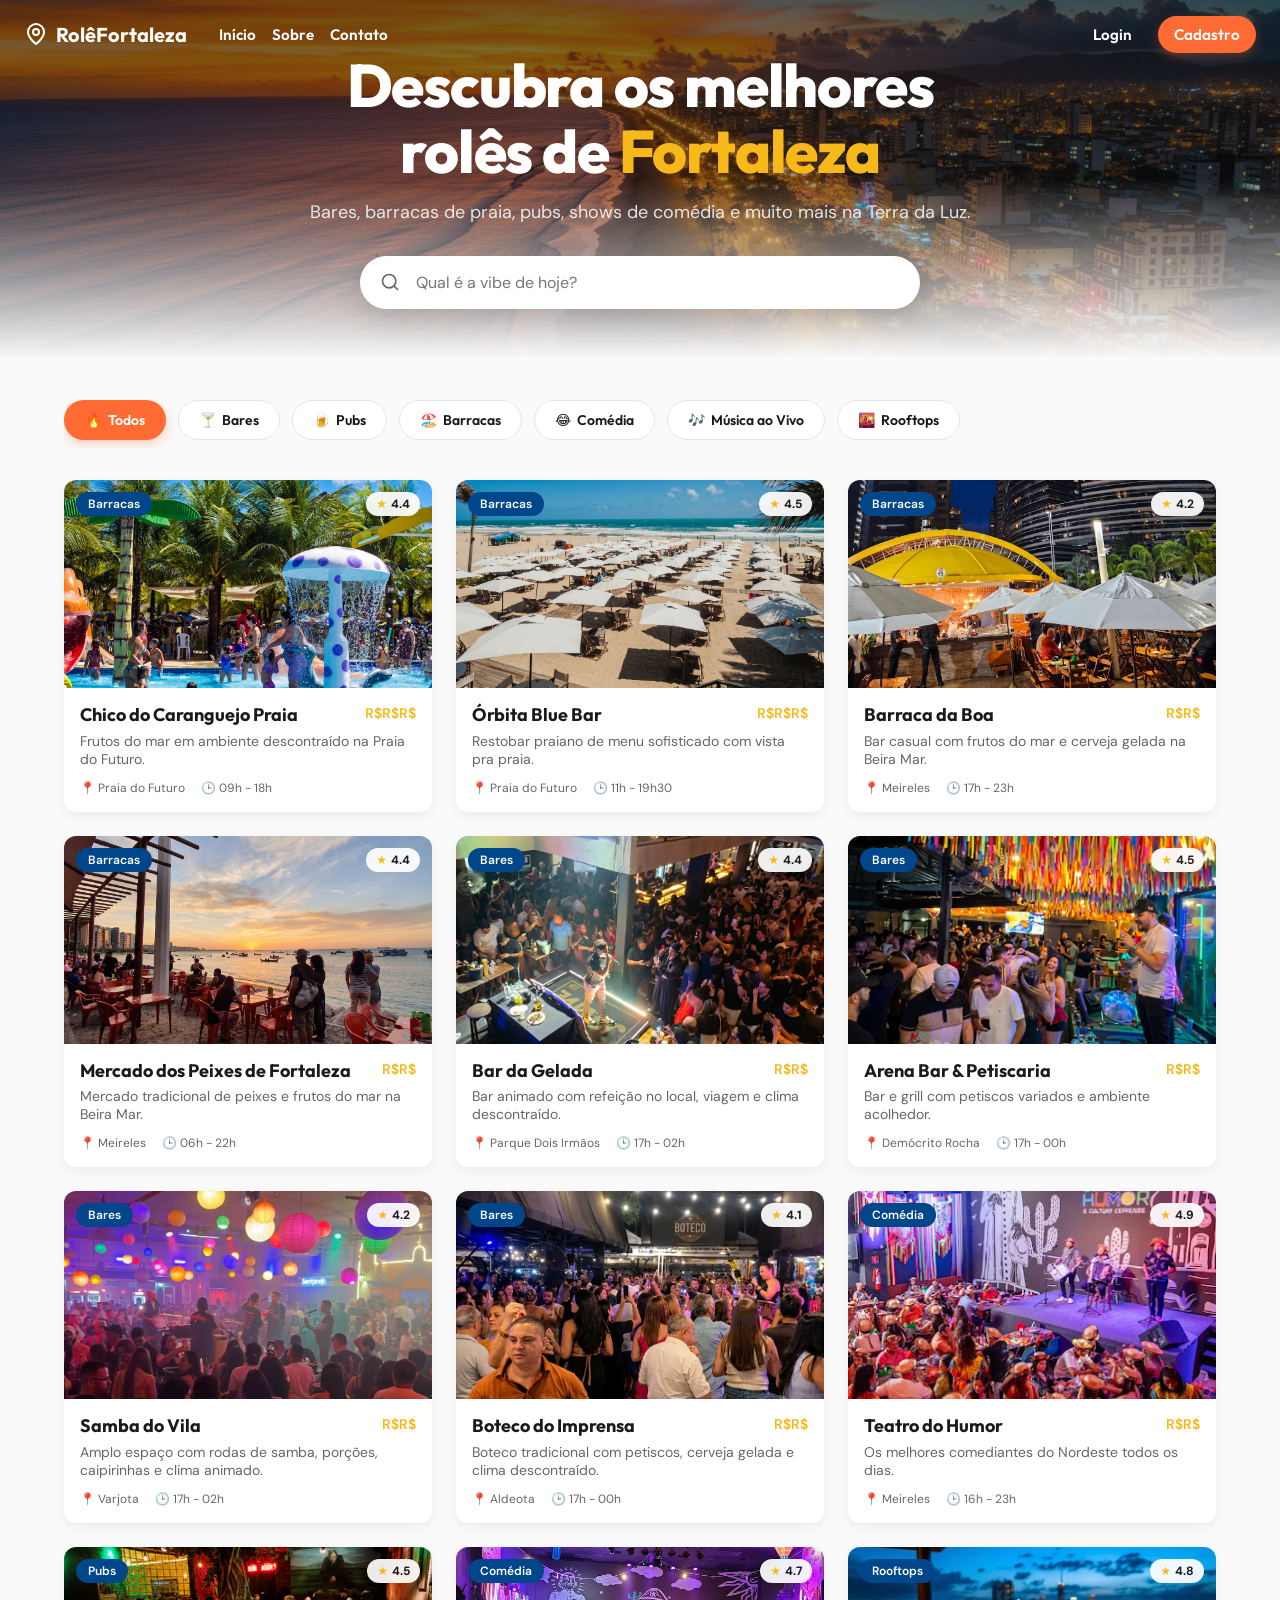
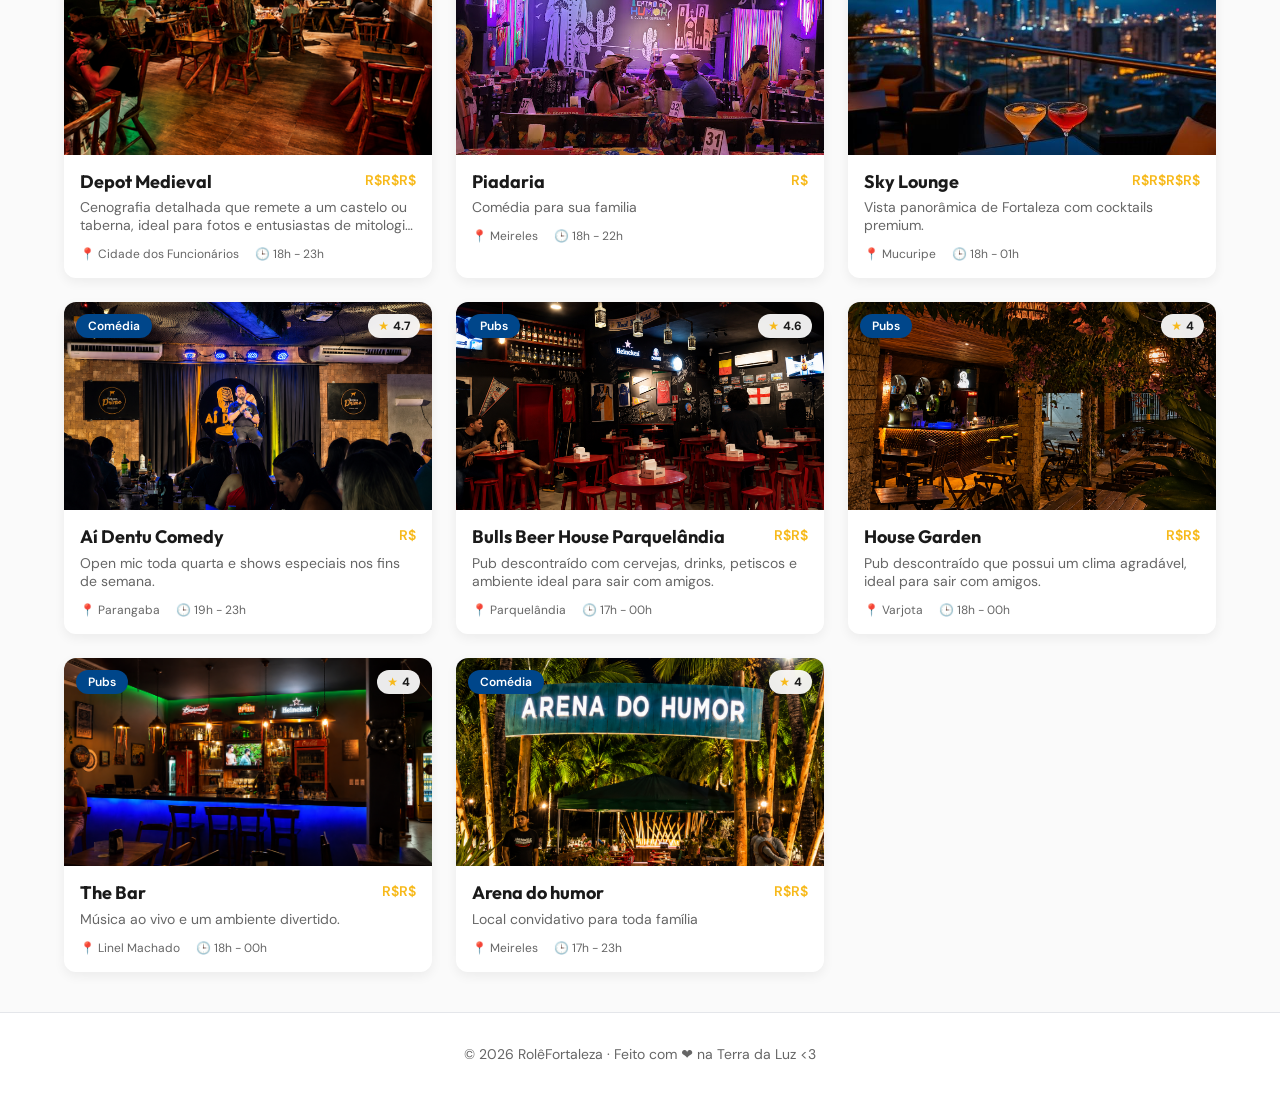
==== index.html @ 4fe8fc68 "Update Open Graph image meta tag" ====
<!doctype html>
<html lang="pt-BR">
<head>
  <meta charset="UTF-8" />
  <meta name="viewport" content="width=device-width, initial-scale=1.0" />
  <title>RolêFortaleza — Os melhores rolês da Terra da Luz</title>
  <meta name="description" content="Descubra os melhores bares, pubs, barracas de praia, shows de comédia e música ao vivo em Fortaleza." />

  <meta property="og:type" content="website" />
  <meta property="og:title" content="RolêFortaleza — Os melhores rolês da Terra da Luz" />
  <meta property="og:description" content="Descubra os melhores bares, pubs, barracas de praia, shows de comédia e música ao vivo em Fortaleza." />
  <meta property="og:image" content="assets/orla_fortaleza.png" />
  <meta name="twitter:card" content="summary_large_image" />

  <link rel="icon" href="data:image/svg+xml,%3Csvg xmlns='http://www.w3.org/2000/svg' viewBox='0 0 24 24' fill='%23ff6b33'%3E%3Cpath d='M20 10c0 6-8 12-8 12s-8-6-8-12a8 8 0 0 1 16 0Z'/%3E%3Ccircle cx='12' cy='10' r='3' fill='%23fff'/%3E%3C/svg%3E" />

  <link rel="preconnect" href="https://fonts.googleapis.com">
  <link rel="preconnect" href="https://fonts.gstatic.com" crossorigin>
  <link href="https://fonts.googleapis.com/css2?family=Outfit:wght@400;500;600;700;800&family=DM+Sans:wght@400;500;600;700&display=swap" rel="stylesheet">
  <link rel="stylesheet" href="styles.css" />
</head>
<body>

  <!--  CONFIGURAR BOTÕES NO CANTO SUPERIOR ESQUERDO  -->
  <nav class="navbar">
    <div class="navbar-left">
      <div class="logo">
        <svg xmlns="http://www.w3.org/2000/svg" width="24" height="24" viewBox="0 0 24 24" fill="none" stroke="currentColor" stroke-width="2" stroke-linecap="round" stroke-linejoin="round">
          <path d="M20 10c0 6-8 12-8 12s-8-6-8-12a8 8 0 0 1 16 0Z"/>
          <circle cx="12" cy="10" r="3"/>
        </svg>
        <span>RolêFortaleza</span>
      </div>
  
      <div class="nav-links">
        <a href="index.html">Início</a>
        <a href="#">Sobre</a>
        <a href="#">Contato</a>
        <!-- <a href="sobre.html">Sobre</a>
        <a href="contato.html">Contato</a> -->
      </div>
    </div>
  
    <div class="nav-actions">
      <a href="#" class="nav-login">Login</a>
      <a href="#" class="nav-cadastro">Cadastro</a>
      <!-- <a href="login.html" class="nav-login">Login</a>
      <a href="cadastro.html" class="nav-cadastro">Cadastro</a> -->
    </div>
  </nav>
  <!--   -->

  <header class="hero">
    <img src="assets/hero-fortaleza.jpg" alt="Vista aérea de Fortaleza ao pôr do sol" class="hero-bg" />
    <div class="hero-overlay"></div>
    <div class="hero-content">
      <h1>Descubra os melhores rolês de <span class="accent">Fortaleza</span></h1>
      <p>Bares, barracas de praia, pubs, shows de comédia e muito mais na Terra da Luz.</p>
      <div class="search">
        <svg xmlns="http://www.w3.org/2000/svg" width="20" height="20" viewBox="0 0 24 24" fill="none" stroke="currentColor" stroke-width="2" stroke-linecap="round" stroke-linejoin="round"><circle cx="11" cy="11" r="8"/><path d="m21 21-4.3-4.3"/></svg>
        <input id="search" type="text" placeholder="Qual é a vibe de hoje?" />
      </div>
    </div>
  </header>

  <main class="container">
    <div id="filters" class="filters"></div>
    <div id="grid" class="grid"></div>
    <div id="empty" class="empty" hidden>
      <p class="empty-title">Nenhum rolê encontrado 😢</p>
      <p class="empty-sub">Tente buscar por outro nome ou categoria.</p>
    </div>
  </main>

  <footer>
    <p>© 2026 RolêFortaleza · Feito com ❤️ na Terra da Luz <3</p>
  </footer>

  <script src="script.js"></script>
</body>
</html>
---- styles.css ----
:root {
  --background: #fafafa;
  --foreground: #1a1a1a;
  --card: #ffffff;
  --muted: #ededf0;
  --muted-foreground: #666;
  --border: #e4e6ea;
  --primary: #ff6b33;
  --primary-foreground: #fff;
  --secondary: #00468a;
  --secondary-foreground: #fff;
  --accent: #f7b91a;
  --radius: 12px;
  --font-display: 'Outfit', system-ui, sans-serif;
  --font-body: 'DM Sans', system-ui, sans-serif;
}

* { box-sizing: border-box; margin: 0; padding: 0; }
body { font-family: var(--font-body); background: var(--background); color: var(--foreground); min-height: 100vh; }
h1, h2, h3 { font-family: var(--font-display); }
img { display: block; max-width: 100%; }


/* Navbar */ /* Configuração de botões inicio, sobre, contato, login e cadastro */
.navbar {
  position: absolute;
  top: 0;
  left: 0;
  right: 0;
  z-index: 20;
  display: flex;
  align-items: center;
  justify-content: space-between;
  padding: 1rem 1.5rem;
  color: #fff;
}

.navbar-left {
  display: flex;
  align-items: center;
  gap: 2rem;
}

.logo {
  display: flex;
  align-items: center;
  gap: .5rem;
  font-family: var(--font-display);
  font-weight: 700;
  font-size: 1.25rem;
}

.nav-links {
  display: flex;
  align-items: center;
  gap: 1rem;
}

.nav-links a,
.nav-actions a {
  color: #fff;
  text-decoration: none;
  font-family: var(--font-display);
  font-weight: 600;
  font-size: .95rem;
}

.nav-links a:hover,
.nav-login:hover {
  color: var(--accent);
}

.nav-actions {
  display: flex;
  align-items: center;
  gap: .75rem;
}

.nav-login {
  padding: .55rem .9rem;
}

.nav-cadastro {
  padding: .55rem 1rem;
  border-radius: 999px;
  background: var(--primary);
  color: #fff;
  box-shadow: 0 4px 12px rgba(255, 107, 51, .3);
}

.nav-cadastro:hover {
  background: #ff5722;
}
/**/

/* Hero */
.hero { position: relative; min-height: 40vh; display: flex; align-items: center; justify-content: center; overflow: hidden; }
.hero-bg { position: absolute; inset: 0; width: 100%; height: 100%; object-fit: cover; }
.hero-overlay { position: absolute; inset: 0; background: linear-gradient(to bottom, rgba(20,20,20,.6), rgba(20,20,20,.4), var(--background)); }
.hero-content { position: relative; z-index: 10; max-width: 720px; padding: 0 1.5rem; text-align: center; color: #fff; }
.hero-content h1 { font-size: clamp(2rem, 5vw, 3.75rem); font-weight: 800; letter-spacing: -0.02em; line-height: 1.1; }
.hero-content .accent { color: var(--accent); }
.hero-content p { margin-top: 1rem; font-size: 1.125rem; color: rgba(255,255,255,.85); }

.search {
  display: flex; align-items: center; max-width: 560px; margin: 2rem auto 0;
  background: var(--card); border-radius: 999px; box-shadow: 0 10px 30px rgba(0,0,0,.15);
  padding: 0 1.25rem;
}
.search svg { color: var(--muted-foreground); flex-shrink: 0; }
.search input {
  width: 100%; border: none; outline: none; background: transparent;
  padding: 1rem; font-family: var(--font-body); font-size: 1rem; color: var(--foreground);
}

/* Container */
.container { max-width: 1200px; margin: 0 auto; padding: 2.5rem 1.5rem; }

/* Filters */
.filters { display: flex; gap: .75rem; overflow-x: auto; padding-bottom: .5rem; scrollbar-width: none; }
.filters::-webkit-scrollbar { display: none; }
.filter-btn {
  flex-shrink: 0; border-radius: 999px; padding: .625rem 1.25rem;
  font-family: var(--font-display); font-weight: 600; font-size: .875rem;
  background: var(--card); color: var(--foreground); border: 1px solid var(--border);
  cursor: pointer; transition: transform .15s, background .2s, color .2s;
}
.filter-btn:hover { background: var(--muted); }
.filter-btn:active { transform: scale(.95); }
.filter-btn.active { background: var(--primary); color: var(--primary-foreground); border-color: transparent; box-shadow: 0 4px 12px rgba(255,107,51,.3); }
.filter-btn .emoji { margin-right: .375rem; }

/* Grid */
.grid { margin-top: 2rem; display: grid; gap: 1.5rem; grid-template-columns: repeat(1, 1fr); }
@media (min-width: 640px) { .grid { grid-template-columns: repeat(2, 1fr); } }
@media (min-width: 1024px) { .grid { grid-template-columns: repeat(3, 1fr); } }

/* Card */
.card {
  background: var(--card); border-radius: var(--radius); overflow: hidden;
  box-shadow: 0 4px 12px rgba(0,0,0,.06); cursor: pointer;
  transition: transform .25s ease, box-shadow .25s ease; opacity: 0; transform: translateY(20px);
  animation: fadeUp .4s ease forwards;
}
.card:hover { transform: translateY(-6px); box-shadow: 0 16px 32px rgba(0,0,0,.12); }
.card-img-wrap { position: relative; height: 13rem; overflow: hidden; }
.card-img-wrap img { width: 100%; height: 100%; object-fit: cover; transition: transform .5s; }
.card:hover .card-img-wrap img { transform: scale(1.1); }
.badge {
  position: absolute; top: .75rem; left: .75rem;
  background: var(--secondary); color: var(--secondary-foreground);
  padding: .25rem .75rem; border-radius: 999px; font-size: .75rem; font-weight: 600;
}
.rating {
  position: absolute; top: .75rem; right: .75rem;
  background: rgba(255,255,255,.92); backdrop-filter: blur(4px);
  padding: .25rem .625rem; border-radius: 999px;
  display: flex; align-items: center; gap: .25rem;
  font-size: .75rem; font-weight: 700;
}
.rating .star { color: var(--accent); }
.card-body { padding: 1rem; }
.card-head { display: flex; justify-content: space-between; align-items: flex-start; gap: .5rem; }
.card-title { font-size: 1.125rem; font-weight: 700; line-height: 1.2; }
.card-price { color: var(--accent); font-weight: 600; font-size: .875rem; }
.card-desc {
  margin-top: .375rem; font-size: .875rem; color: var(--muted-foreground);
  display: -webkit-box; -webkit-line-clamp: 2; -webkit-box-orient: vertical; overflow: hidden;
}
.card-meta { margin-top: .75rem; display: flex; gap: 1rem; color: var(--muted-foreground); font-size: .75rem; }
.card-meta span { display: inline-flex; align-items: center; gap: .25rem; }

@keyframes fadeUp { to { opacity: 1; transform: translateY(0); } }

/* Empty */
.empty { padding: 5rem 0; text-align: center; }
.empty-title { font-family: var(--font-display); font-size: 1.25rem; color: var(--muted-foreground); }
.empty-sub { margin-top: .5rem; font-size: .875rem; color: var(--muted-foreground); }

/* Footer */
footer { border-top: 1px solid var(--border); background: var(--card); padding: 2rem; text-align: center; color: var(--muted-foreground); font-size: .875rem; }
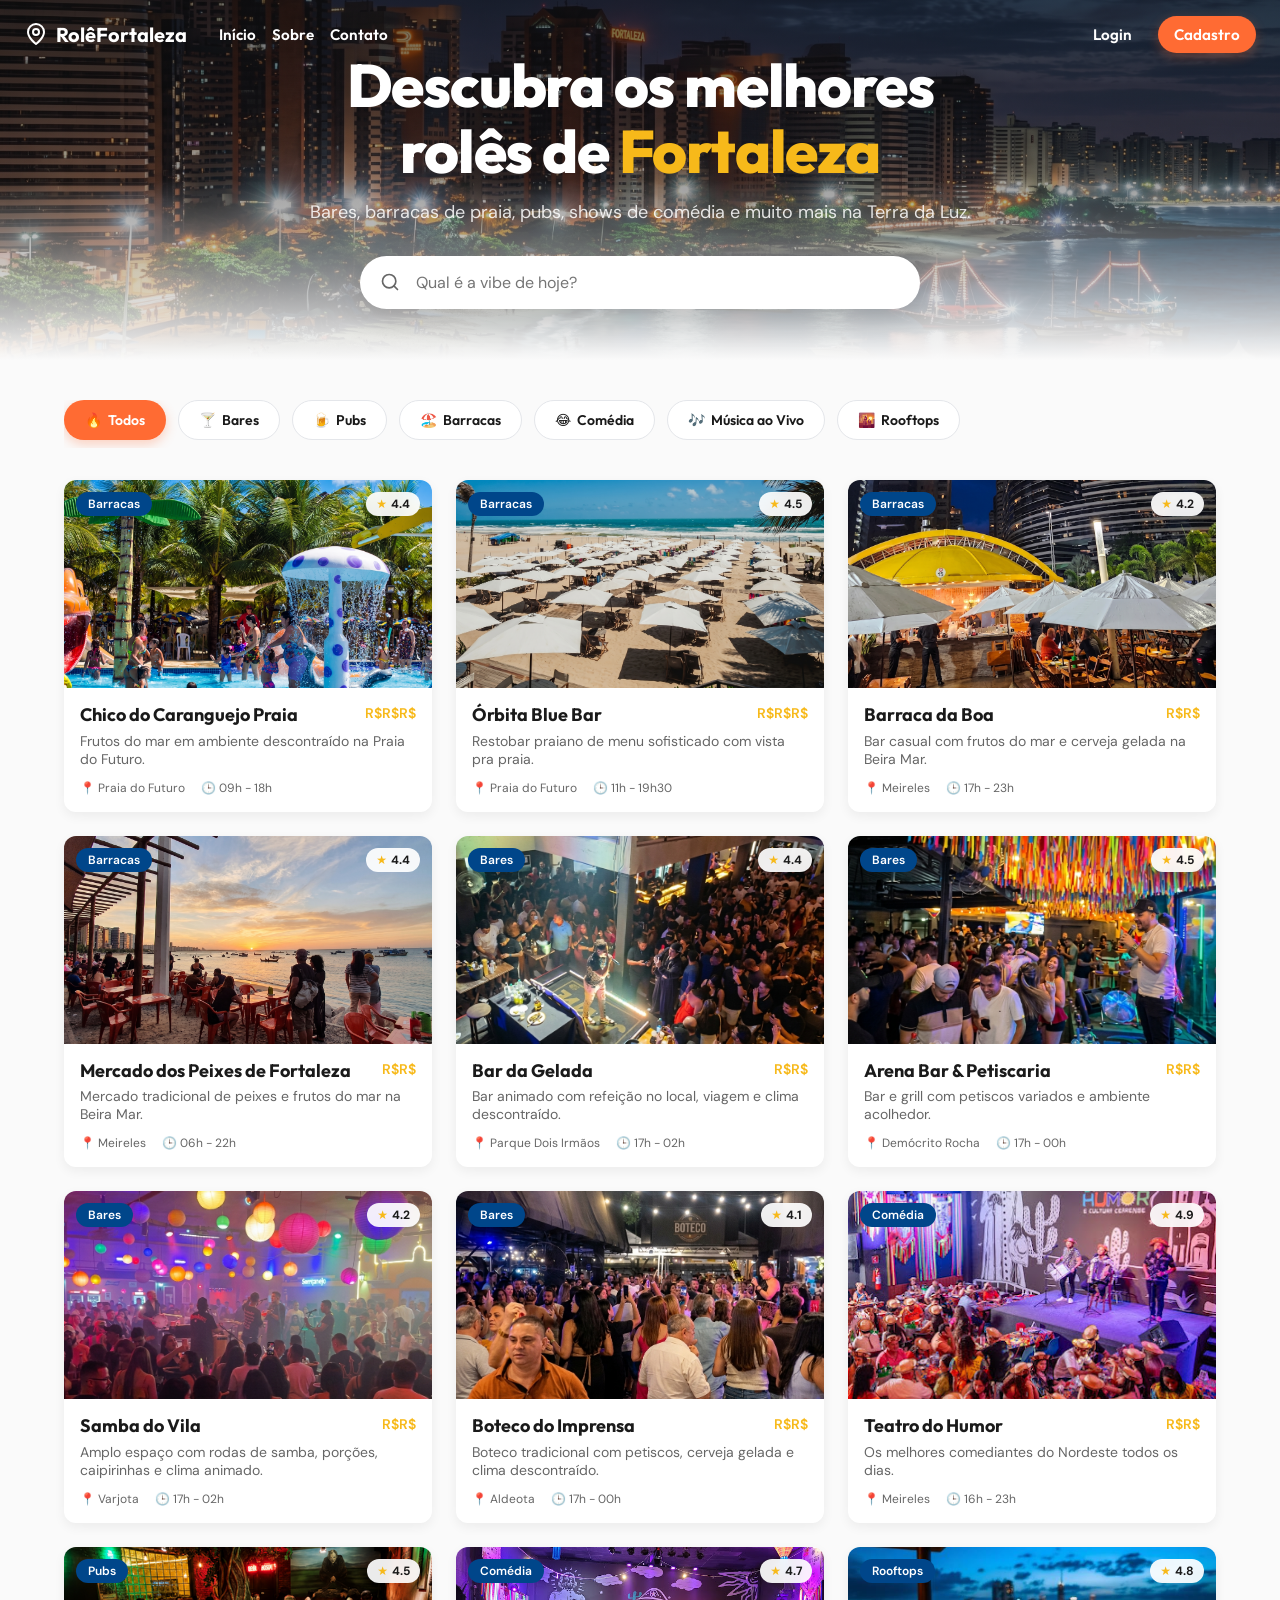
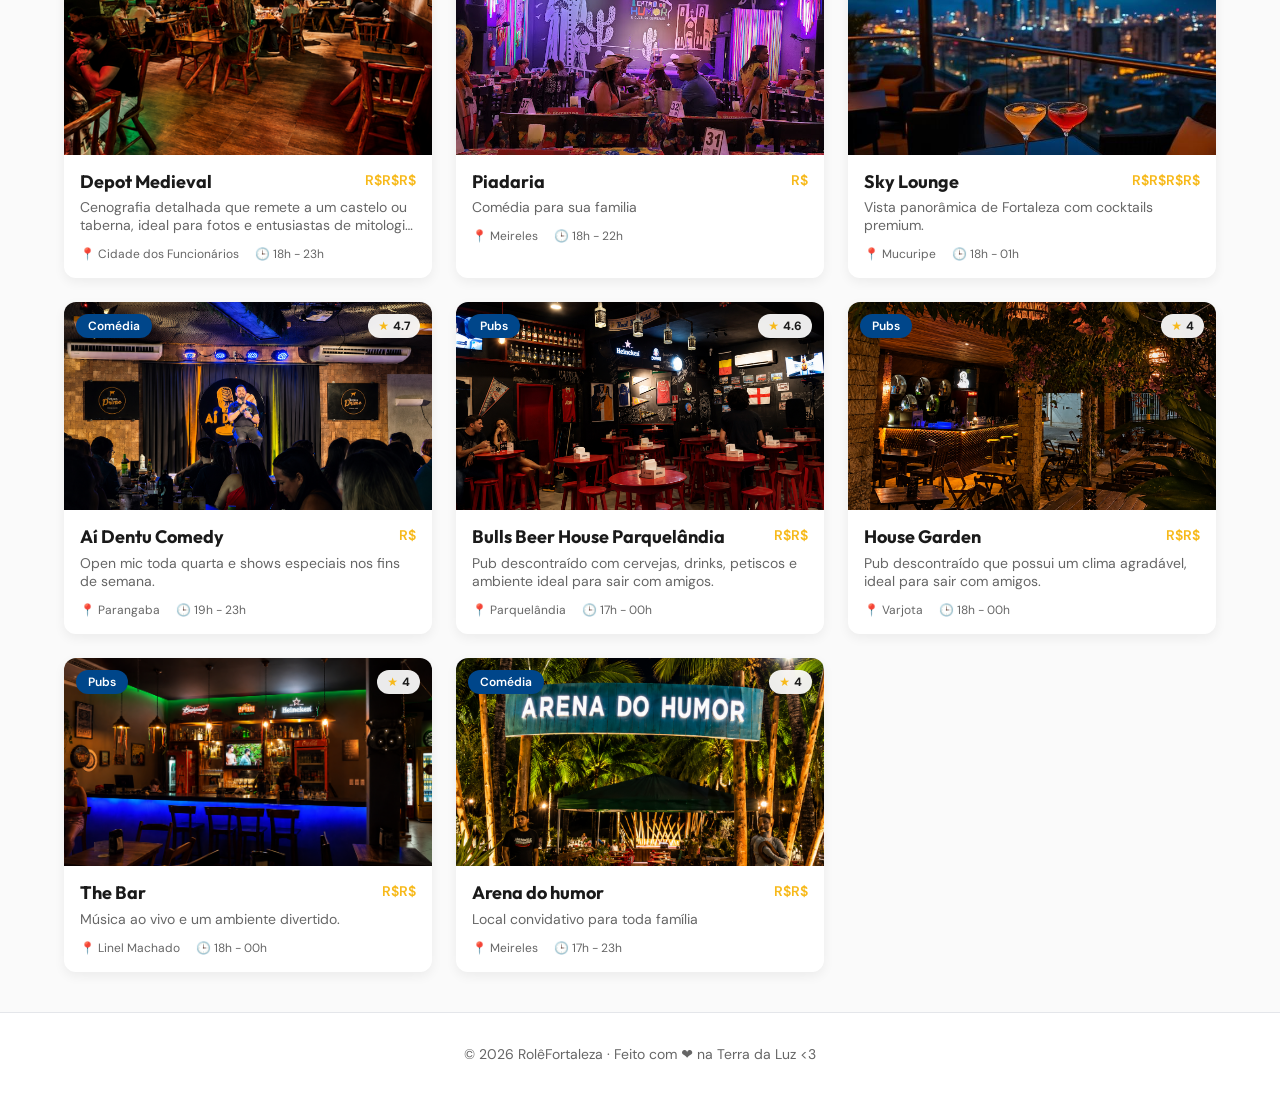
==== commit 111f7c31: "Update hero image in index.html" ====
--- a/index.html
+++ b/index.html
@@ -51,7 +51,7 @@
   <!--   -->
 
   <header class="hero">
-    <img src="assets/hero-fortaleza.jpg" alt="Vista aérea de Fortaleza ao pôr do sol" class="hero-bg" />
+    <img src="assets/orla_fortaleza.png" alt="Vista aérea de Fortaleza ao pôr do sol" class="hero-bg" />
     <div class="hero-overlay"></div>
     <div class="hero-content">
       <h1>Descubra os melhores rolês de <span class="accent">Fortaleza</span></h1>
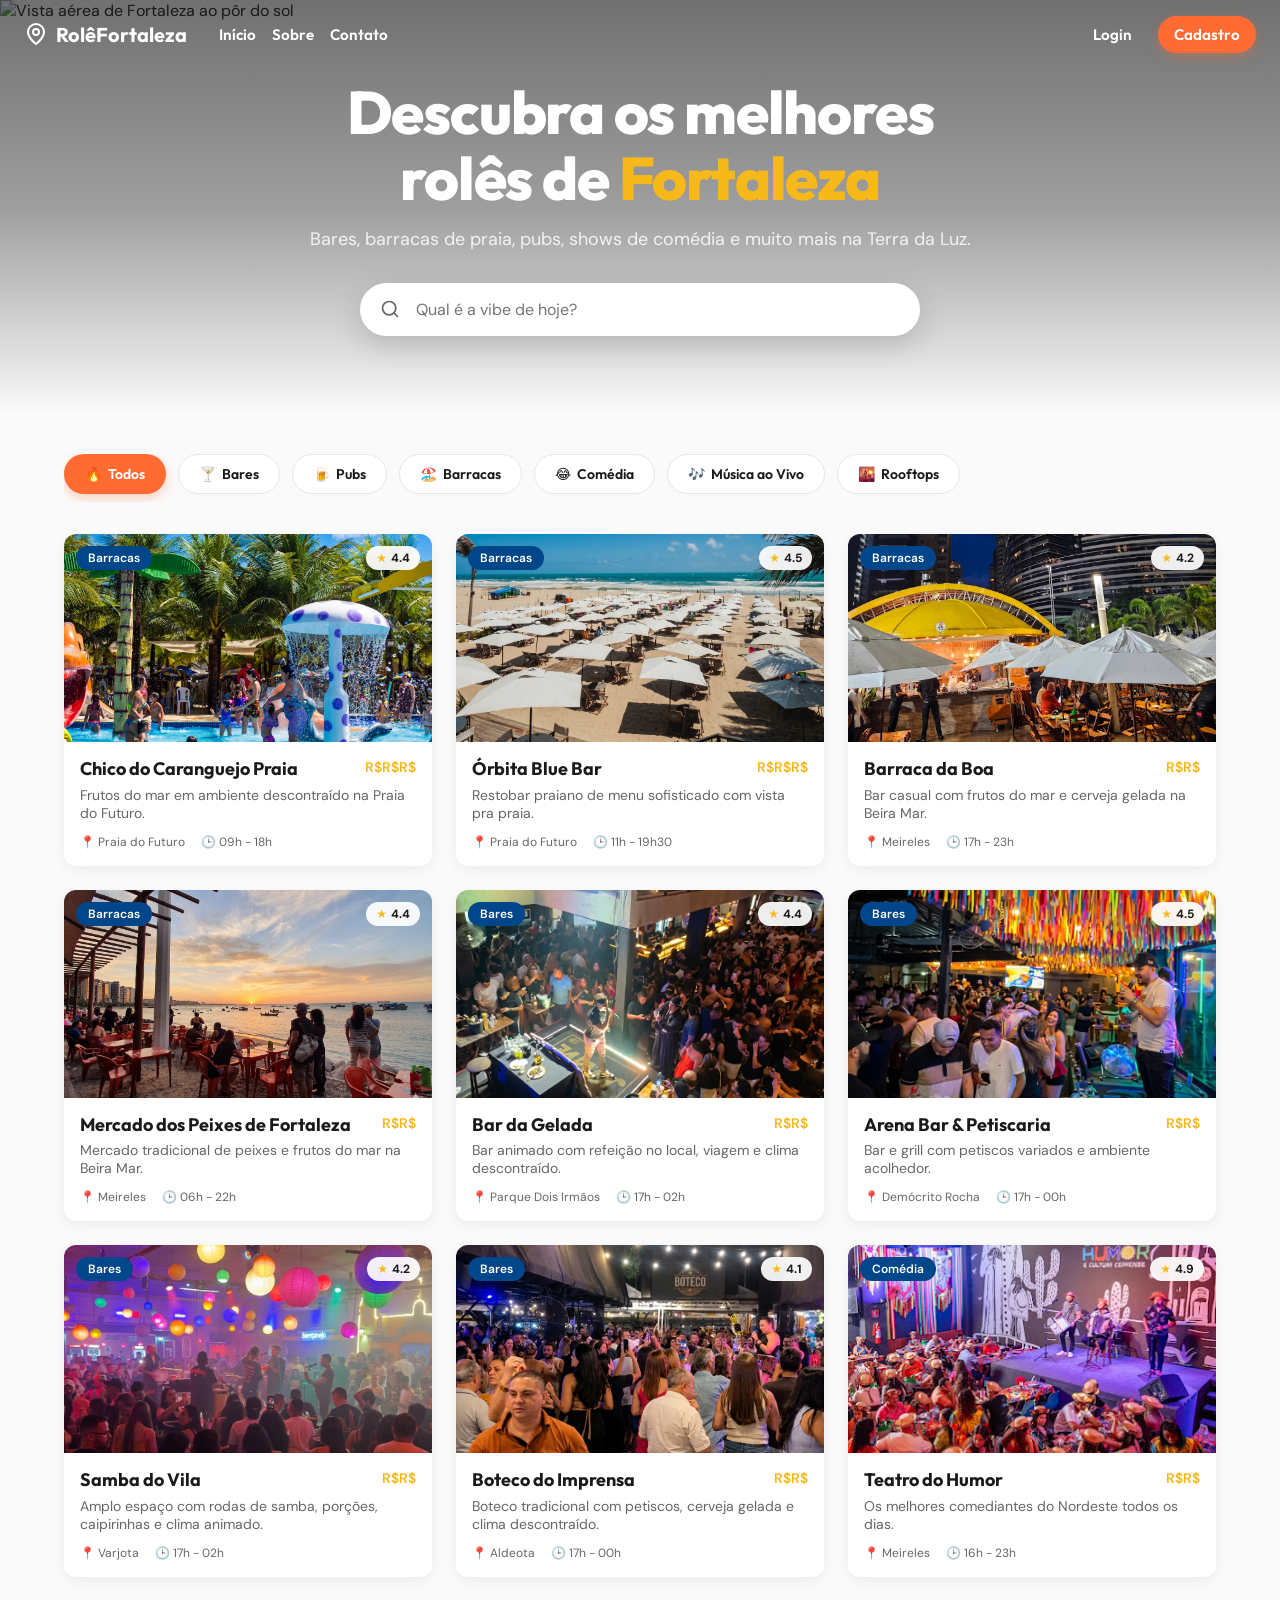
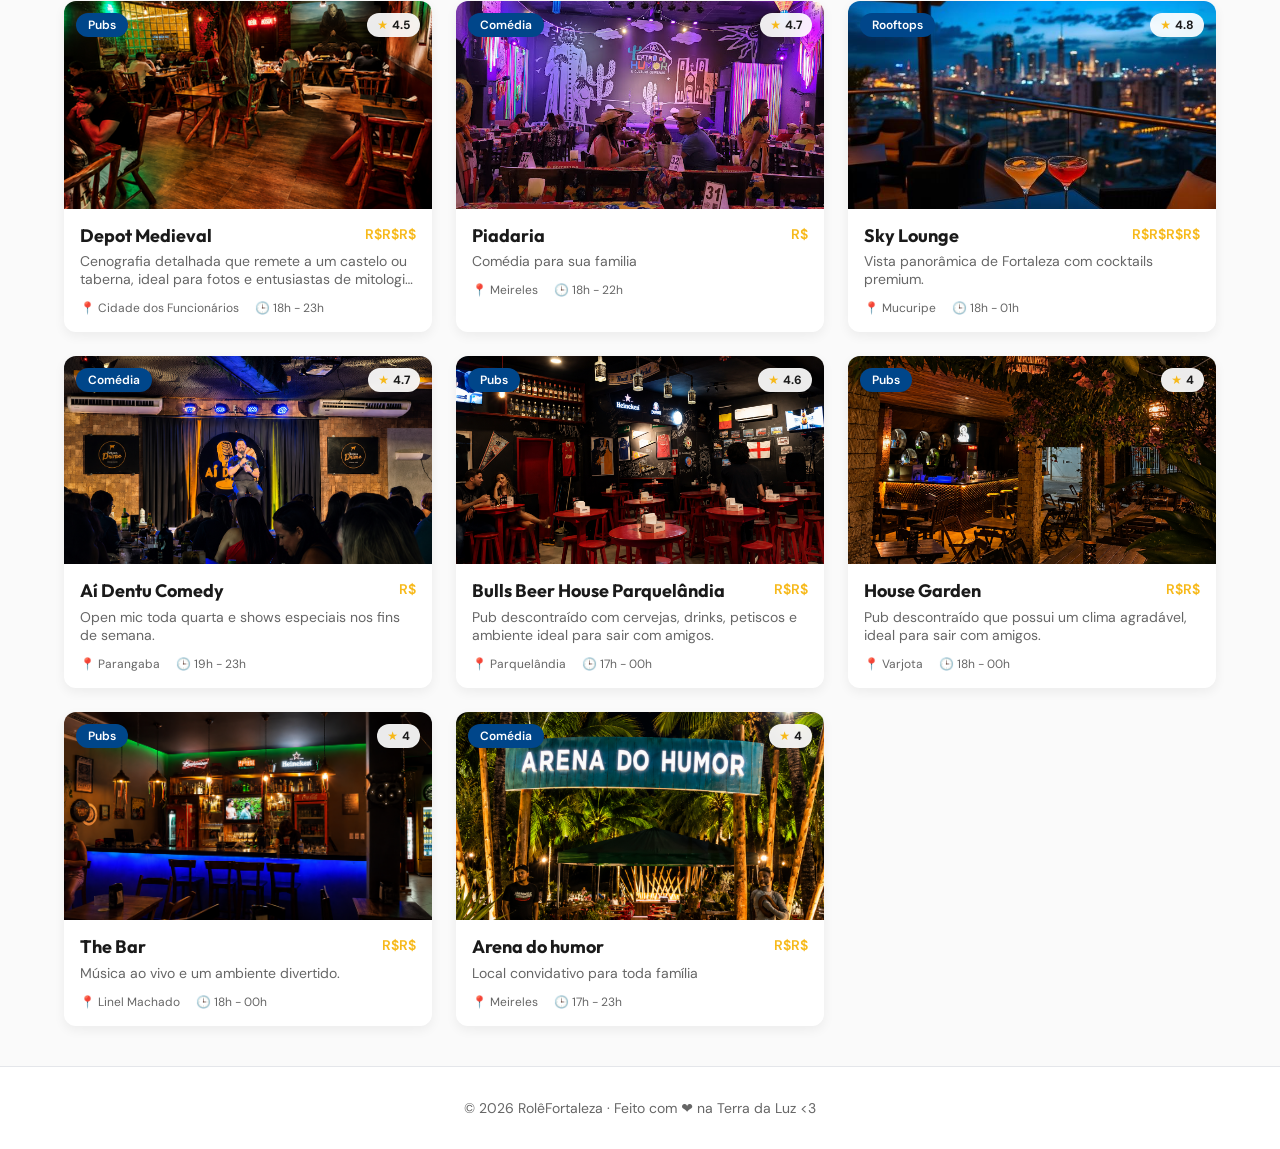
==== commit 0099ec94: "Alteração de tags e mudança da imagem principal do fundo" ====
--- a/index.html
+++ b/index.html
@@ -1,37 +1,45 @@
 <!doctype html>
 <html lang="pt-BR">
+
 <head>
   <meta charset="UTF-8" />
   <meta name="viewport" content="width=device-width, initial-scale=1.0" />
   <title>RolêFortaleza — Os melhores rolês da Terra da Luz</title>
-  <meta name="description" content="Descubra os melhores bares, pubs, barracas de praia, shows de comédia e música ao vivo em Fortaleza." />
+  <meta name="description"
+    content="Descubra os melhores bares, pubs, barracas de praia, shows de comédia e música ao vivo em Fortaleza." />
 
   <meta property="og:type" content="website" />
   <meta property="og:title" content="RolêFortaleza — Os melhores rolês da Terra da Luz" />
-  <meta property="og:description" content="Descubra os melhores bares, pubs, barracas de praia, shows de comédia e música ao vivo em Fortaleza." />
-  <meta property="og:image" content="assets/orla_fortaleza.png" />
+  <meta property="og:description"
+    content="Descubra os melhores bares, pubs, barracas de praia, shows de comédia e música ao vivo em Fortaleza." />
+  <meta property="og:image" content="assets/hero-fortaleza.jpg" />
   <meta name="twitter:card" content="summary_large_image" />
 
-  <link rel="icon" href="data:image/svg+xml,%3Csvg xmlns='http://www.w3.org/2000/svg' viewBox='0 0 24 24' fill='%23ff6b33'%3E%3Cpath d='M20 10c0 6-8 12-8 12s-8-6-8-12a8 8 0 0 1 16 0Z'/%3E%3Ccircle cx='12' cy='10' r='3' fill='%23fff'/%3E%3C/svg%3E" />
+  <link rel="icon"
+    href="data:image/svg+xml,%3Csvg xmlns='http://www.w3.org/2000/svg' viewBox='0 0 24 24' fill='%23ff6b33'%3E%3Cpath d='M20 10c0 6-8 12-8 12s-8-6-8-12a8 8 0 0 1 16 0Z'/%3E%3Ccircle cx='12' cy='10' r='3' fill='%23fff'/%3E%3C/svg%3E" />
 
   <link rel="preconnect" href="https://fonts.googleapis.com">
   <link rel="preconnect" href="https://fonts.gstatic.com" crossorigin>
-  <link href="https://fonts.googleapis.com/css2?family=Outfit:wght@400;500;600;700;800&family=DM+Sans:wght@400;500;600;700&display=swap" rel="stylesheet">
+  <link
+    href="https://fonts.googleapis.com/css2?family=Outfit:wght@400;500;600;700;800&family=DM+Sans:wght@400;500;600;700&display=swap"
+    rel="stylesheet">
   <link rel="stylesheet" href="styles.css" />
 </head>
+
 <body>
 
   <!--  CONFIGURAR BOTÕES NO CANTO SUPERIOR ESQUERDO  -->
   <nav class="navbar">
     <div class="navbar-left">
       <div class="logo">
-        <svg xmlns="http://www.w3.org/2000/svg" width="24" height="24" viewBox="0 0 24 24" fill="none" stroke="currentColor" stroke-width="2" stroke-linecap="round" stroke-linejoin="round">
-          <path d="M20 10c0 6-8 12-8 12s-8-6-8-12a8 8 0 0 1 16 0Z"/>
-          <circle cx="12" cy="10" r="3"/>
+        <svg xmlns="http://www.w3.org/2000/svg" width="24" height="24" viewBox="0 0 24 24" fill="none"
+          stroke="currentColor" stroke-width="2" stroke-linecap="round" stroke-linejoin="round">
+          <path d="M20 10c0 6-8 12-8 12s-8-6-8-12a8 8 0 0 1 16 0Z" />
+          <circle cx="12" cy="10" r="3" />
         </svg>
         <span>RolêFortaleza</span>
       </div>
-  
+
       <div class="nav-links">
         <a href="index.html">Início</a>
         <a href="#">Sobre</a>
@@ -40,7 +48,7 @@
         <a href="contato.html">Contato</a> -->
       </div>
     </div>
-  
+
     <div class="nav-actions">
       <a href="#" class="nav-login">Login</a>
       <a href="#" class="nav-cadastro">Cadastro</a>
@@ -51,13 +59,17 @@
   <!--   -->
 
   <header class="hero">
-    <img src="assets/orla_fortaleza.png" alt="Vista aérea de Fortaleza ao pôr do sol" class="hero-bg" />
+    <img src="assets/fundo-fortaleza.jpg" alt="Vista aérea de Fortaleza ao pôr do sol" class="hero-bg" />
     <div class="hero-overlay"></div>
     <div class="hero-content">
       <h1>Descubra os melhores rolês de <span class="accent">Fortaleza</span></h1>
       <p>Bares, barracas de praia, pubs, shows de comédia e muito mais na Terra da Luz.</p>
       <div class="search">
-        <svg xmlns="http://www.w3.org/2000/svg" width="20" height="20" viewBox="0 0 24 24" fill="none" stroke="currentColor" stroke-width="2" stroke-linecap="round" stroke-linejoin="round"><circle cx="11" cy="11" r="8"/><path d="m21 21-4.3-4.3"/></svg>
+        <svg xmlns="http://www.w3.org/2000/svg" width="20" height="20" viewBox="0 0 24 24" fill="none"
+          stroke="currentColor" stroke-width="2" stroke-linecap="round" stroke-linejoin="round">
+          <circle cx="11" cy="11" r="8" />
+          <path d="m21 21-4.3-4.3" />
+        </svg>
         <input id="search" type="text" placeholder="Qual é a vibe de hoje?" />
       </div>
     </div>
@@ -78,4 +90,5 @@
 
   <script src="script.js"></script>
 </body>
+
 </html>
--- a/styles.css
+++ b/styles.css
@@ -94,7 +94,7 @@
 /**/
 
 /* Hero */
-.hero { position: relative; min-height: 40vh; display: flex; align-items: center; justify-content: center; overflow: hidden; }
+.hero { position: relative; min-height: 46vh; display: flex; align-items: center; justify-content: center; overflow: hidden; }
 .hero-bg { position: absolute; inset: 0; width: 100%; height: 100%; object-fit: cover; }
 .hero-overlay { position: absolute; inset: 0; background: linear-gradient(to bottom, rgba(20,20,20,.6), rgba(20,20,20,.4), var(--background)); }
 .hero-content { position: relative; z-index: 10; max-width: 720px; padding: 0 1.5rem; text-align: center; color: #fff; }
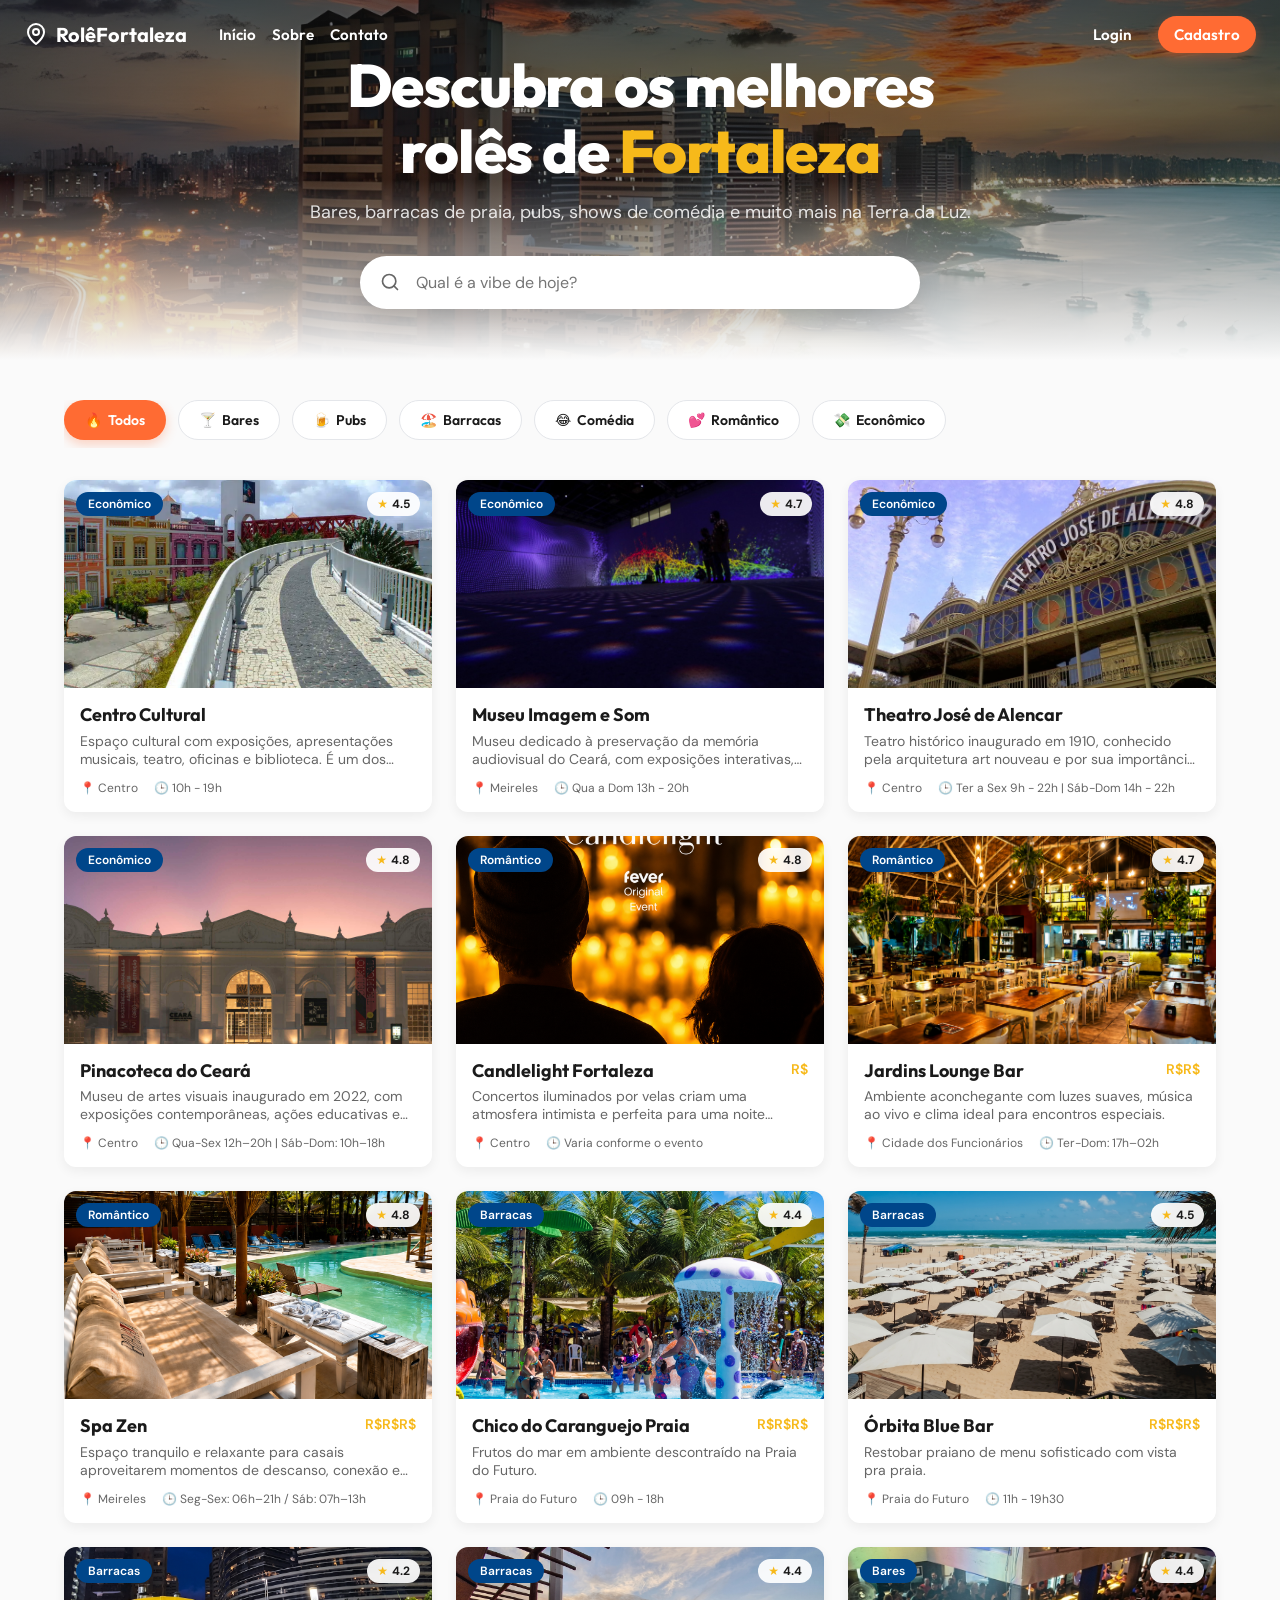
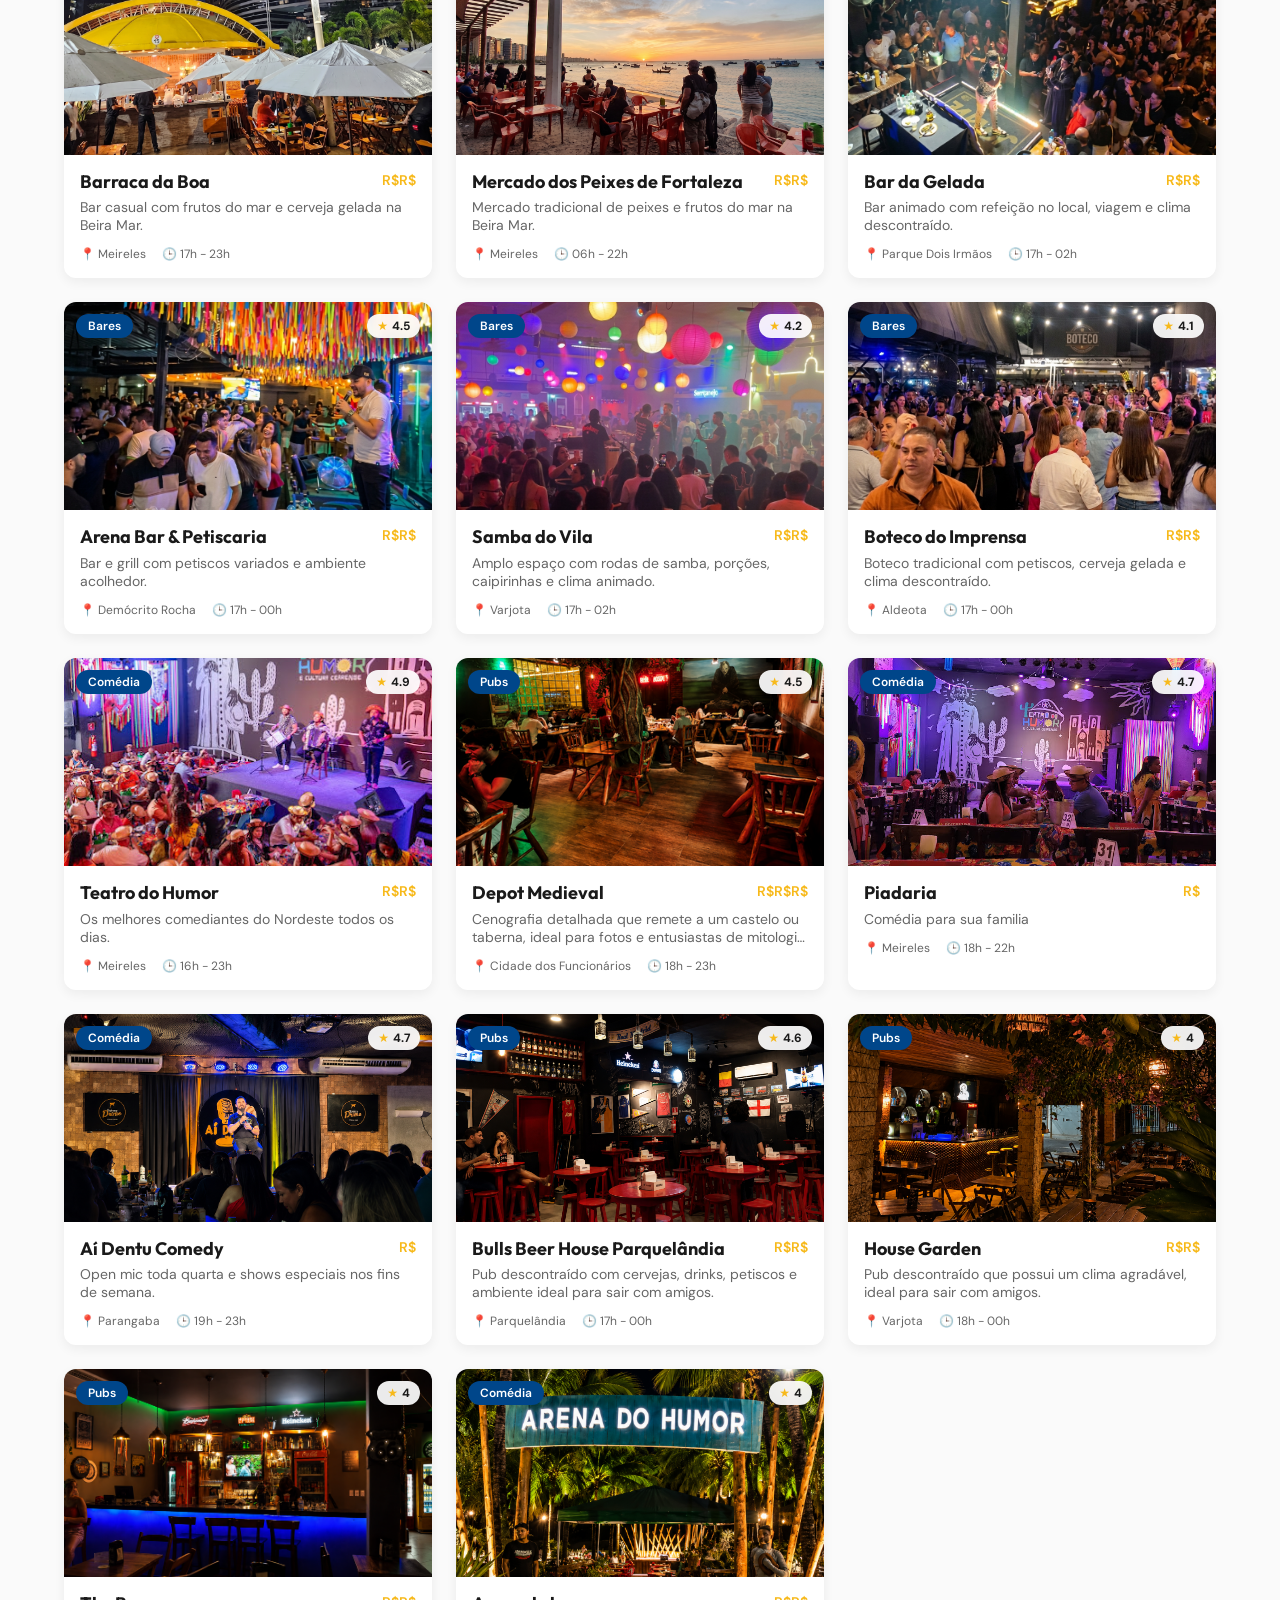
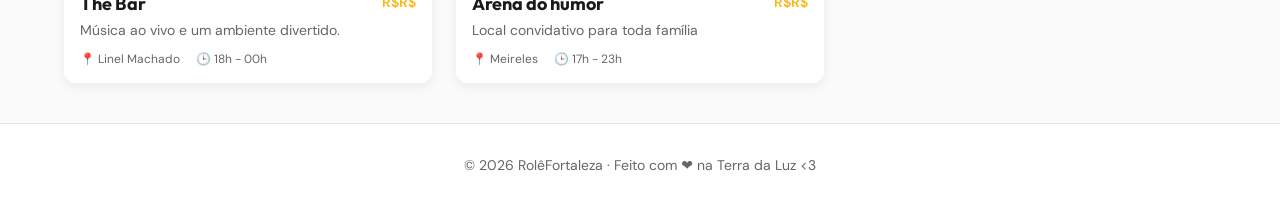
==== commit d7c1394e: "Update 'Sobre' link to point to sobre.html" ====
--- a/index.html
+++ b/index.html
@@ -42,7 +42,7 @@
 
       <div class="nav-links">
         <a href="index.html">Início</a>
-        <a href="#">Sobre</a>
+        <a href="sobre.html">Sobre</a>
         <a href="#">Contato</a>
         <!-- <a href="sobre.html">Sobre</a>
         <a href="contato.html">Contato</a> -->
--- a/styles.css
+++ b/styles.css
@@ -15,13 +15,33 @@
   --font-body: 'DM Sans', system-ui, sans-serif;
 }
 
-* { box-sizing: border-box; margin: 0; padding: 0; }
-body { font-family: var(--font-body); background: var(--background); color: var(--foreground); min-height: 100vh; }
-h1, h2, h3 { font-family: var(--font-display); }
-img { display: block; max-width: 100%; }
-
-
-/* Navbar */ /* Configuração de botões inicio, sobre, contato, login e cadastro */
+* {
+  box-sizing: border-box;
+  margin: 0;
+  padding: 0;
+}
+
+body {
+  font-family: var(--font-body);
+  background: var(--background);
+  color: var(--foreground);
+  min-height: 100vh;
+}
+
+h1,
+h2,
+h3 {
+  font-family: var(--font-display);
+}
+
+img {
+  display: block;
+  max-width: 100%;
+}
+
+
+/* Navbar */
+/* Configuração de botões inicio, sobre, contato, login e cadastro */
 .navbar {
   position: absolute;
   top: 0;
@@ -91,91 +111,304 @@
 .nav-cadastro:hover {
   background: #ff5722;
 }
+
 /**/
 
 /* Hero */
-.hero { position: relative; min-height: 46vh; display: flex; align-items: center; justify-content: center; overflow: hidden; }
-.hero-bg { position: absolute; inset: 0; width: 100%; height: 100%; object-fit: cover; }
-.hero-overlay { position: absolute; inset: 0; background: linear-gradient(to bottom, rgba(20,20,20,.6), rgba(20,20,20,.4), var(--background)); }
-.hero-content { position: relative; z-index: 10; max-width: 720px; padding: 0 1.5rem; text-align: center; color: #fff; }
-.hero-content h1 { font-size: clamp(2rem, 5vw, 3.75rem); font-weight: 800; letter-spacing: -0.02em; line-height: 1.1; }
-.hero-content .accent { color: var(--accent); }
-.hero-content p { margin-top: 1rem; font-size: 1.125rem; color: rgba(255,255,255,.85); }
+.hero {
+  position: relative;
+  min-height: 40vh;
+  display: flex;
+  align-items: center;
+  justify-content: center;
+  overflow: hidden;
+}
+
+.hero-bg {
+  position: absolute;
+  inset: 0;
+  width: 100%;
+  height: 100%;
+  object-fit: cover;
+}
+
+.hero-overlay {
+  position: absolute;
+  inset: 0;
+  background: linear-gradient(to bottom, rgba(20, 20, 20, .6), rgba(20, 20, 20, .4), var(--background));
+}
+
+.hero-content {
+  position: relative;
+  z-index: 10;
+  max-width: 720px;
+  padding: 0 1.5rem;
+  text-align: center;
+  color: #fff;
+}
+
+.hero-content h1 {
+  font-size: clamp(2rem, 5vw, 3.75rem);
+  font-weight: 800;
+  letter-spacing: -0.02em;
+  line-height: 1.1;
+}
+
+.hero-content .accent {
+  color: var(--accent);
+}
+
+.hero-content p {
+  margin-top: 1rem;
+  font-size: 1.125rem;
+  color: rgba(255, 255, 255, .85);
+}
 
 .search {
-  display: flex; align-items: center; max-width: 560px; margin: 2rem auto 0;
-  background: var(--card); border-radius: 999px; box-shadow: 0 10px 30px rgba(0,0,0,.15);
+  display: flex;
+  align-items: center;
+  max-width: 560px;
+  margin: 2rem auto 0;
+  background: var(--card);
+  border-radius: 999px;
+  box-shadow: 0 10px 30px rgba(0, 0, 0, .15);
   padding: 0 1.25rem;
 }
-.search svg { color: var(--muted-foreground); flex-shrink: 0; }
+
+.search svg {
+  color: var(--muted-foreground);
+  flex-shrink: 0;
+}
+
 .search input {
-  width: 100%; border: none; outline: none; background: transparent;
-  padding: 1rem; font-family: var(--font-body); font-size: 1rem; color: var(--foreground);
+  width: 100%;
+  border: none;
+  outline: none;
+  background: transparent;
+  padding: 1rem;
+  font-family: var(--font-body);
+  font-size: 1rem;
+  color: var(--foreground);
 }
 
 /* Container */
-.container { max-width: 1200px; margin: 0 auto; padding: 2.5rem 1.5rem; }
+.container {
+  max-width: 1200px;
+  margin: 0 auto;
+  padding: 2.5rem 1.5rem;
+}
 
 /* Filters */
-.filters { display: flex; gap: .75rem; overflow-x: auto; padding-bottom: .5rem; scrollbar-width: none; }
-.filters::-webkit-scrollbar { display: none; }
+.filters {
+  display: flex;
+  gap: .75rem;
+  overflow-x: auto;
+  padding-bottom: .5rem;
+  scrollbar-width: none;
+}
+
+.filters::-webkit-scrollbar {
+  display: none;
+}
+
 .filter-btn {
-  flex-shrink: 0; border-radius: 999px; padding: .625rem 1.25rem;
-  font-family: var(--font-display); font-weight: 600; font-size: .875rem;
-  background: var(--card); color: var(--foreground); border: 1px solid var(--border);
-  cursor: pointer; transition: transform .15s, background .2s, color .2s;
-}
-.filter-btn:hover { background: var(--muted); }
-.filter-btn:active { transform: scale(.95); }
-.filter-btn.active { background: var(--primary); color: var(--primary-foreground); border-color: transparent; box-shadow: 0 4px 12px rgba(255,107,51,.3); }
-.filter-btn .emoji { margin-right: .375rem; }
+  flex-shrink: 0;
+  border-radius: 999px;
+  padding: .625rem 1.25rem;
+  font-family: var(--font-display);
+  font-weight: 600;
+  font-size: .875rem;
+  background: var(--card);
+  color: var(--foreground);
+  border: 1px solid var(--border);
+  cursor: pointer;
+  transition: transform .15s, background .2s, color .2s;
+}
+
+.filter-btn:hover {
+  background: var(--muted);
+}
+
+.filter-btn:active {
+  transform: scale(.95);
+}
+
+.filter-btn.active {
+  background: var(--primary);
+  color: var(--primary-foreground);
+  border-color: transparent;
+  box-shadow: 0 4px 12px rgba(255, 107, 51, .3);
+}
+
+.filter-btn .emoji {
+  margin-right: .375rem;
+}
 
 /* Grid */
-.grid { margin-top: 2rem; display: grid; gap: 1.5rem; grid-template-columns: repeat(1, 1fr); }
-@media (min-width: 640px) { .grid { grid-template-columns: repeat(2, 1fr); } }
-@media (min-width: 1024px) { .grid { grid-template-columns: repeat(3, 1fr); } }
+.grid {
+  margin-top: 2rem;
+  display: grid;
+  gap: 1.5rem;
+  grid-template-columns: repeat(1, 1fr);
+}
+
+@media (min-width: 640px) {
+  .grid {
+    grid-template-columns: repeat(2, 1fr);
+  }
+}
+
+@media (min-width: 1024px) {
+  .grid {
+    grid-template-columns: repeat(3, 1fr);
+  }
+}
 
 /* Card */
 .card {
-  background: var(--card); border-radius: var(--radius); overflow: hidden;
-  box-shadow: 0 4px 12px rgba(0,0,0,.06); cursor: pointer;
-  transition: transform .25s ease, box-shadow .25s ease; opacity: 0; transform: translateY(20px);
+  background: var(--card);
+  border-radius: var(--radius);
+  overflow: hidden;
+  box-shadow: 0 4px 12px rgba(0, 0, 0, .06);
+  cursor: pointer;
+  transition: transform .25s ease, box-shadow .25s ease;
+  opacity: 0;
+  transform: translateY(20px);
   animation: fadeUp .4s ease forwards;
 }
-.card:hover { transform: translateY(-6px); box-shadow: 0 16px 32px rgba(0,0,0,.12); }
-.card-img-wrap { position: relative; height: 13rem; overflow: hidden; }
-.card-img-wrap img { width: 100%; height: 100%; object-fit: cover; transition: transform .5s; }
-.card:hover .card-img-wrap img { transform: scale(1.1); }
+
+.card:hover {
+  transform: translateY(-6px);
+  box-shadow: 0 16px 32px rgba(0, 0, 0, .12);
+}
+
+.card-img-wrap {
+  position: relative;
+  height: 13rem;
+  overflow: hidden;
+}
+
+.card-img-wrap img {
+  width: 100%;
+  height: 100%;
+  object-fit: cover;
+  transition: transform .5s;
+}
+
+.card:hover .card-img-wrap img {
+  transform: scale(1.1);
+}
+
 .badge {
-  position: absolute; top: .75rem; left: .75rem;
-  background: var(--secondary); color: var(--secondary-foreground);
-  padding: .25rem .75rem; border-radius: 999px; font-size: .75rem; font-weight: 600;
-}
+  position: absolute;
+  top: .75rem;
+  left: .75rem;
+  background: var(--secondary);
+  color: var(--secondary-foreground);
+  padding: .25rem .75rem;
+  border-radius: 999px;
+  font-size: .75rem;
+  font-weight: 600;
+}
+
 .rating {
-  position: absolute; top: .75rem; right: .75rem;
-  background: rgba(255,255,255,.92); backdrop-filter: blur(4px);
-  padding: .25rem .625rem; border-radius: 999px;
-  display: flex; align-items: center; gap: .25rem;
-  font-size: .75rem; font-weight: 700;
-}
-.rating .star { color: var(--accent); }
-.card-body { padding: 1rem; }
-.card-head { display: flex; justify-content: space-between; align-items: flex-start; gap: .5rem; }
-.card-title { font-size: 1.125rem; font-weight: 700; line-height: 1.2; }
-.card-price { color: var(--accent); font-weight: 600; font-size: .875rem; }
+  position: absolute;
+  top: .75rem;
+  right: .75rem;
+  background: rgba(255, 255, 255, .92);
+  backdrop-filter: blur(4px);
+  padding: .25rem .625rem;
+  border-radius: 999px;
+  display: flex;
+  align-items: center;
+  gap: .25rem;
+  font-size: .75rem;
+  font-weight: 700;
+}
+
+.rating .star {
+  color: var(--accent);
+}
+
+.card-body {
+  padding: 1rem;
+}
+
+.card-head {
+  display: flex;
+  justify-content: space-between;
+  align-items: flex-start;
+  gap: .5rem;
+}
+
+.card-title {
+  font-size: 1.125rem;
+  font-weight: 700;
+  line-height: 1.2;
+}
+
+.card-price {
+  color: var(--accent);
+  font-weight: 600;
+  font-size: .875rem;
+}
+
 .card-desc {
-  margin-top: .375rem; font-size: .875rem; color: var(--muted-foreground);
-  display: -webkit-box; -webkit-line-clamp: 2; -webkit-box-orient: vertical; overflow: hidden;
-}
-.card-meta { margin-top: .75rem; display: flex; gap: 1rem; color: var(--muted-foreground); font-size: .75rem; }
-.card-meta span { display: inline-flex; align-items: center; gap: .25rem; }
-
-@keyframes fadeUp { to { opacity: 1; transform: translateY(0); } }
+  margin-top: .375rem;
+  font-size: .875rem;
+  color: var(--muted-foreground);
+  display: -webkit-box;
+  -webkit-line-clamp: 2;
+  -webkit-box-orient: vertical;
+  line-clamp: 2;
+  overflow: hidden;
+}
+
+.card-meta {
+  margin-top: .75rem;
+  display: flex;
+  gap: 1rem;
+  color: var(--muted-foreground);
+  font-size: .75rem;
+}
+
+.card-meta span {
+  display: inline-flex;
+  align-items: center;
+  gap: .25rem;
+}
+
+@keyframes fadeUp {
+  to {
+    opacity: 1;
+    transform: translateY(0);
+  }
+}
 
 /* Empty */
-.empty { padding: 5rem 0; text-align: center; }
-.empty-title { font-family: var(--font-display); font-size: 1.25rem; color: var(--muted-foreground); }
-.empty-sub { margin-top: .5rem; font-size: .875rem; color: var(--muted-foreground); }
+.empty {
+  padding: 5rem 0;
+  text-align: center;
+}
+
+.empty-title {
+  font-family: var(--font-display);
+  font-size: 1.25rem;
+  color: var(--muted-foreground);
+}
+
+.empty-sub {
+  margin-top: .5rem;
+  font-size: .875rem;
+  color: var(--muted-foreground);
+}
 
 /* Footer */
-footer { border-top: 1px solid var(--border); background: var(--card); padding: 2rem; text-align: center; color: var(--muted-foreground); font-size: .875rem; }
+footer {
+  border-top: 1px solid var(--border);
+  background: var(--card);
+  padding: 2rem;
+  text-align: center;
+  color: var(--muted-foreground);
+  font-size: .875rem;
+}
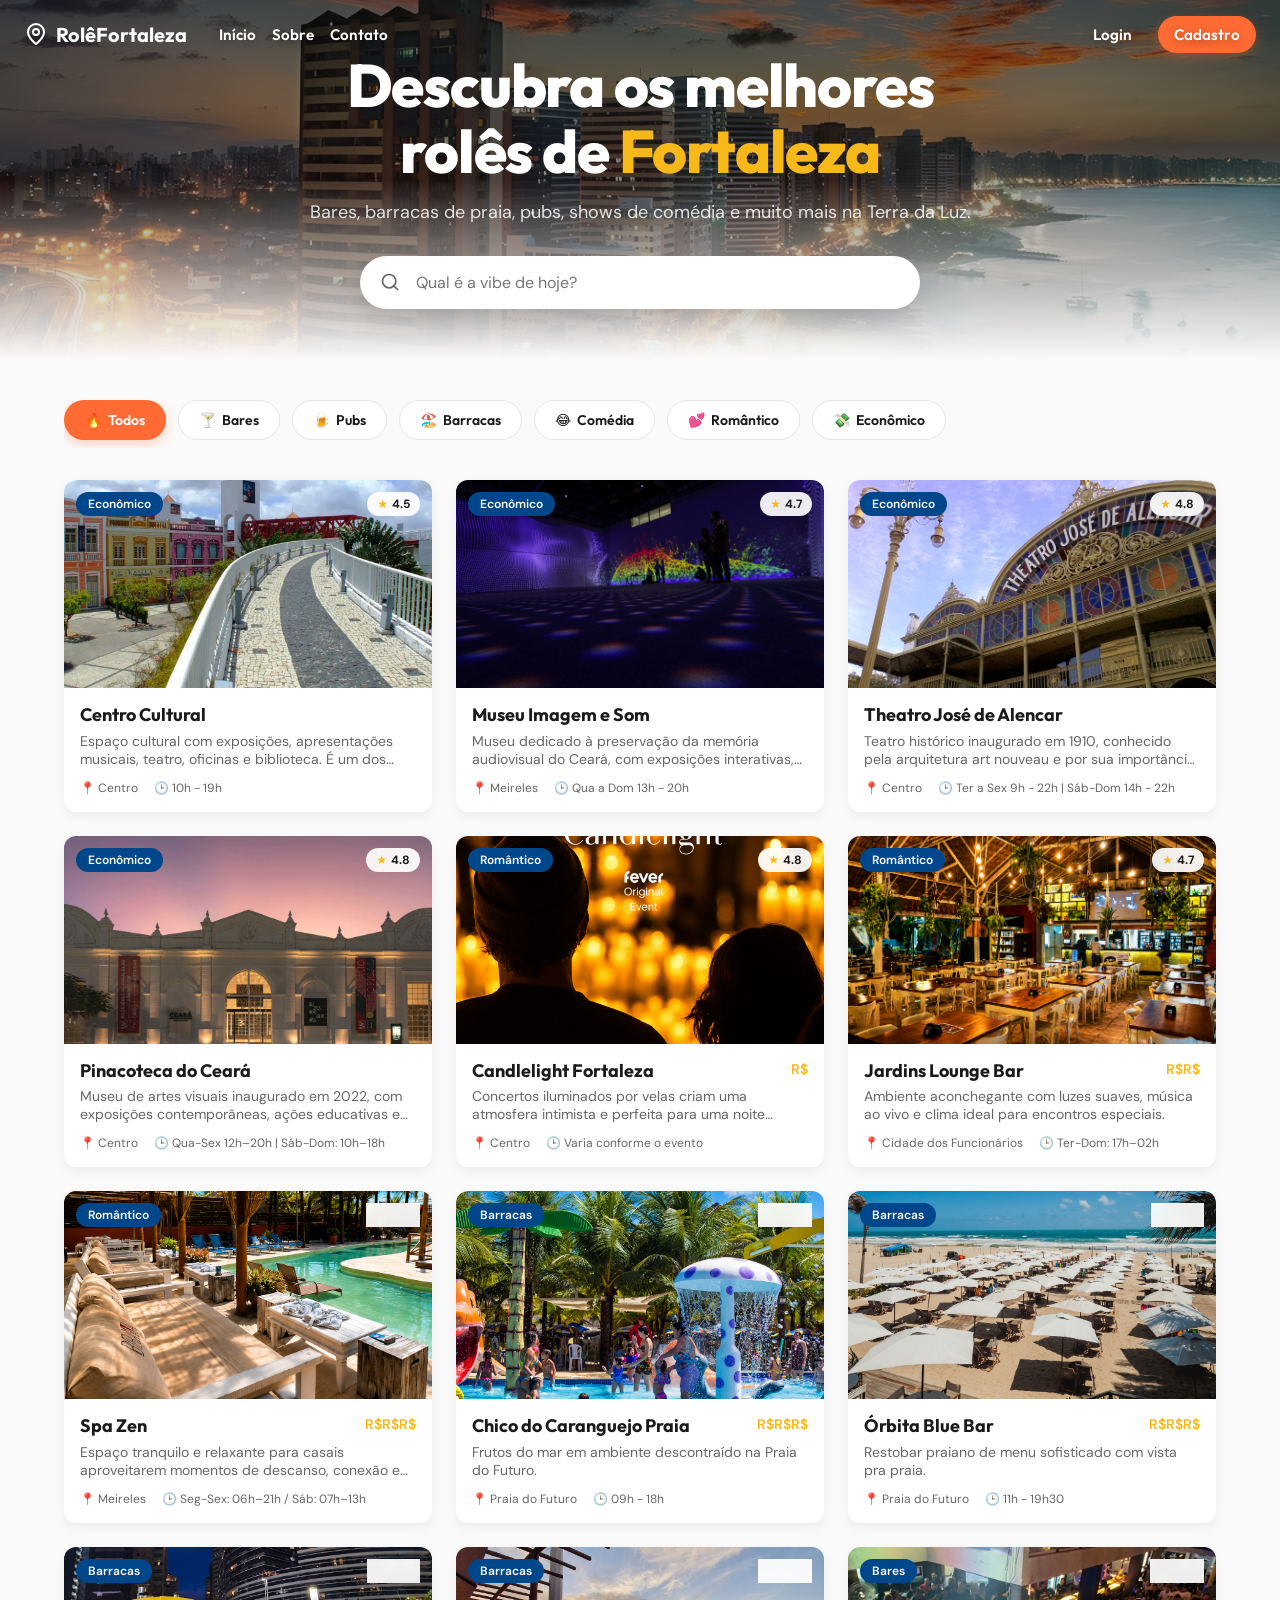
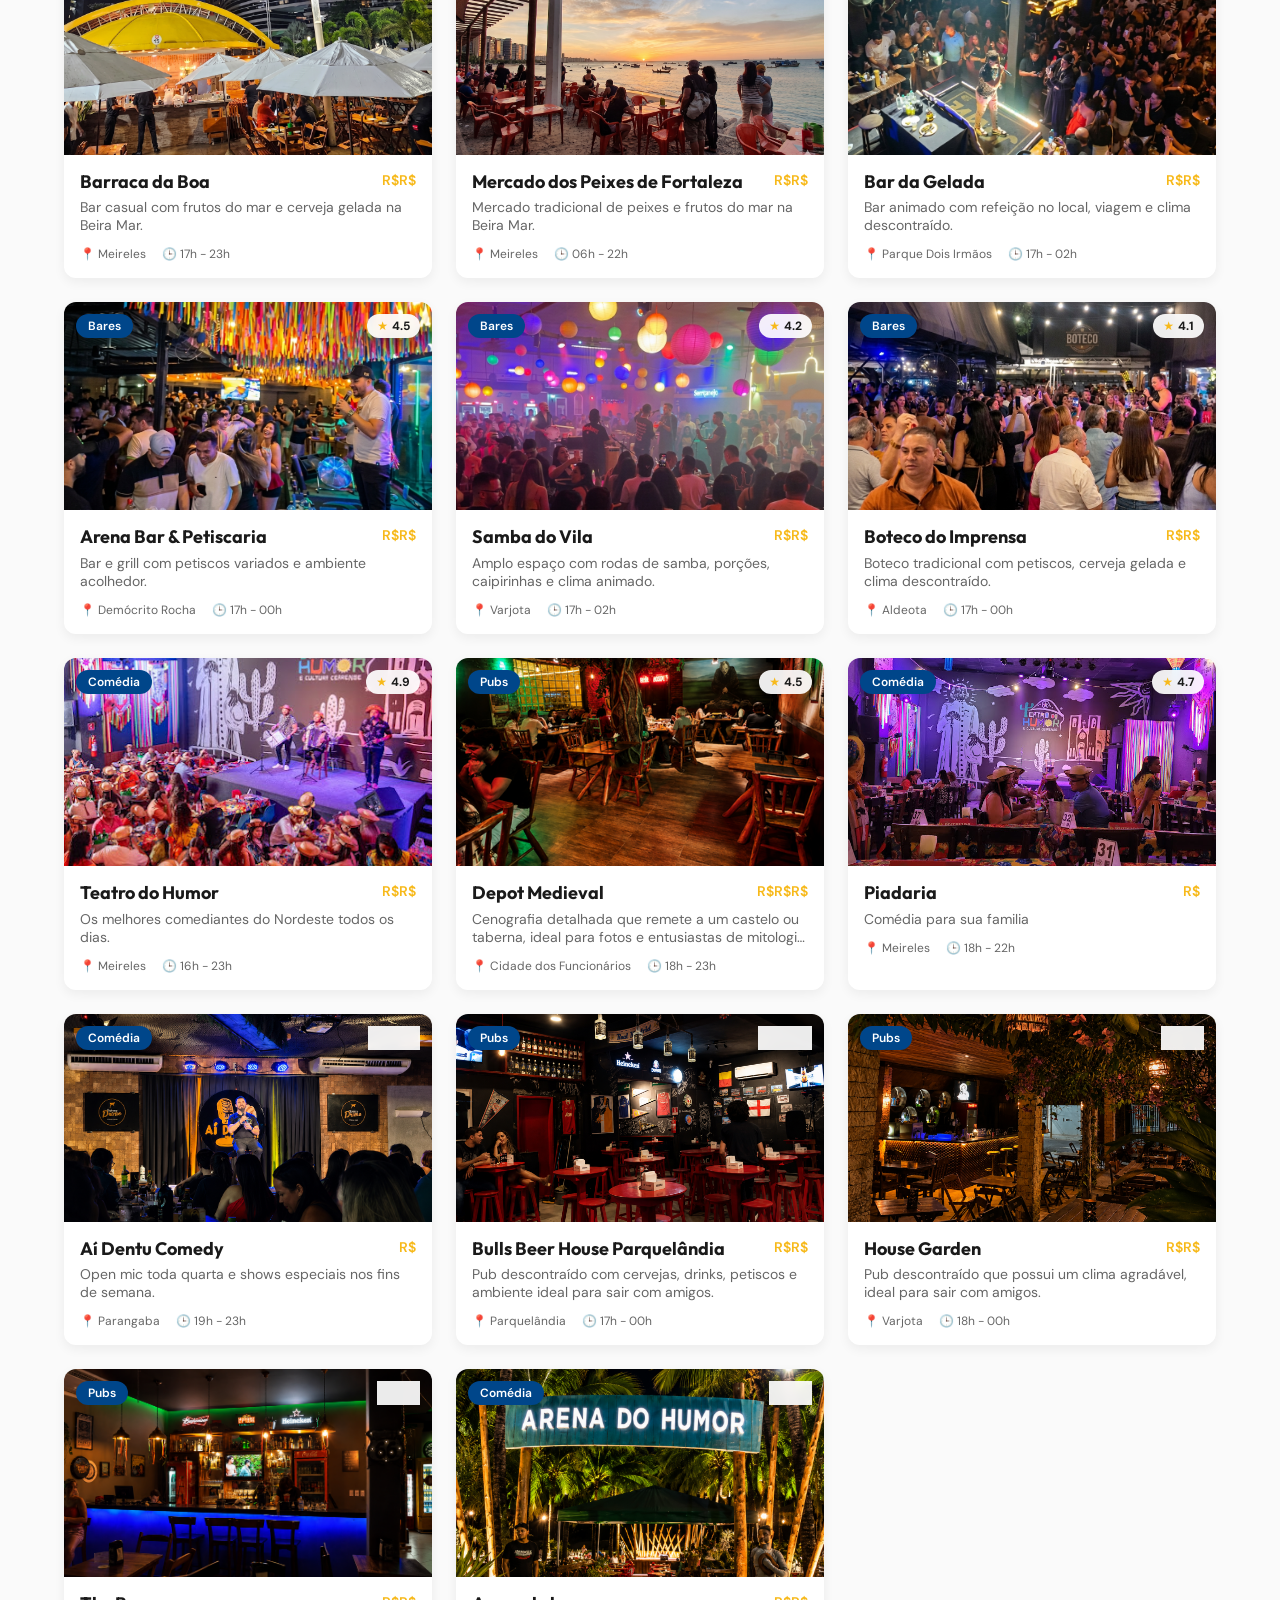
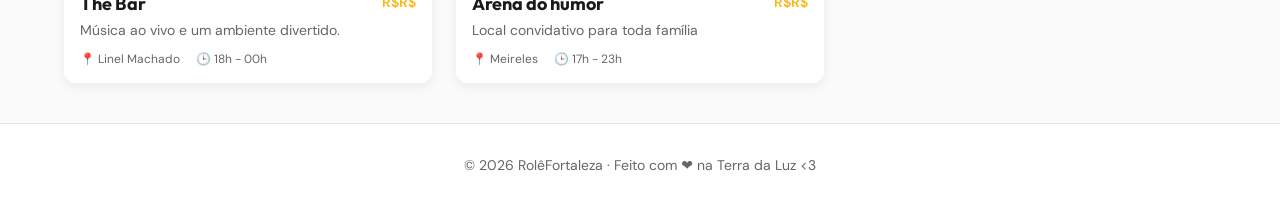
==== commit 4652f3f8: "Update contact link to point to contato.html" ====
--- a/index.html
+++ b/index.html
@@ -43,7 +43,7 @@
       <div class="nav-links">
         <a href="index.html">Início</a>
         <a href="sobre.html">Sobre</a>
-        <a href="#">Contato</a>
+        <a href="contato.html">Contato</a>
         <!-- <a href="sobre.html">Sobre</a>
         <a href="contato.html">Contato</a> -->
       </div>
--- a/styles.css
+++ b/styles.css
@@ -96,6 +96,34 @@
   gap: .75rem;
 }
 
+/* Mensagem de sucesso */
+.success-message {
+  display: none;
+  background-color: #4caf50;
+  color: white;
+  padding: 1rem;
+  border-radius: var(--radius);
+  margin-bottom: 1.5rem;
+  text-align: center;
+  font-weight: 600;
+  animation: slideDown 0.3s ease-out;
+}
+
+.success-message.show {
+  display: block;
+}
+
+@keyframes slideDown {
+  from {
+    opacity: 0;
+    transform: translateY(-10px);
+  }
+  to {
+    opacity: 1;
+    transform: translateY(0);
+  }
+}
+
 .nav-login {
   padding: .55rem .9rem;
 }
@@ -412,3 +440,242 @@
   color: var(--muted-foreground);
   font-size: .875rem;
 }
+
+
+/* Pagina sobre */
+.about-body {
+  background: var(--background);
+}
+
+/* Usa o mesmo hero da página inicial */
+.about-hero {
+  min-height: 60vh;
+}
+
+/* Degradê do topo: escuro em cima e sumindo para o fundo claro */
+.about-overlay {
+  background: linear-gradient(
+    to bottom,
+    rgba(20, 20, 20, .62) 0%,
+    rgba(20, 20, 20, .42) 45%,
+    rgba(20, 20, 20, .18) 70%,
+    var(--background) 100%
+  );
+}
+
+/* Texto central do hero */
+.about-hero-content {
+  max-width: 820px;
+  text-align: center;
+  color: #fff;
+}
+
+.about-tag,
+.section-label {
+  display: inline-block;
+  margin-bottom: .75rem;
+  color: var(--accent);
+  font-family: var(--font-display);
+  font-weight: 700;
+  text-transform: uppercase;
+  letter-spacing: .08em;
+  font-size: .8rem;
+}
+
+.about-hero-content h1 {
+  font-size: clamp(2rem, 5vw, 3.75rem);
+  font-weight: 800;
+  letter-spacing: -0.02em;
+  line-height: 1.1;
+}
+
+.about-hero-content p {
+  margin-top: 1rem;
+  font-size: 1.125rem;
+  color: rgba(255, 255, 255, .88);
+  line-height: 1.6;
+}
+
+/* Conteúdo principal */
+.about-page {
+  position: relative;
+  z-index: 5;
+  margin-top: -2.5rem;
+  display: flex;
+  flex-direction: column;
+  gap: 2rem;
+  padding-bottom: 3rem;
+}
+
+.about-section {
+  background: var(--card);
+  border: 1px solid var(--border);
+  border-radius: var(--radius);
+  padding: 2rem;
+  box-shadow: 0 8px 24px rgba(0, 0, 0, .06);
+}
+
+.about-section h2 {
+  font-size: clamp(1.6rem, 3vw, 2.35rem);
+  line-height: 1.1;
+}
+
+.about-section p {
+  margin-top: 1rem;
+  color: var(--muted-foreground);
+  line-height: 1.8;
+}
+
+/* Cards da página Sobre */
+.about-cards {
+  display: grid;
+  grid-template-columns: repeat(1, 1fr);
+  gap: 1.5rem;
+}
+
+.about-card {
+  background: var(--card);
+  border: 1px solid var(--border);
+  border-radius: var(--radius);
+  padding: 1.5rem;
+  box-shadow: 0 8px 24px rgba(0, 0, 0, .05);
+  transition: transform .25s ease, box-shadow .25s ease;
+}
+
+.about-card:hover {
+  transform: translateY(-6px);
+  box-shadow: 0 16px 32px rgba(0, 0, 0, .10);
+}
+
+.about-icon {
+  font-size: 2rem;
+  margin-bottom: .75rem;
+}
+
+.about-card h3 {
+  font-size: 1.25rem;
+}
+
+.about-card p {
+  margin-top: .75rem;
+  color: var(--muted-foreground);
+  line-height: 1.6;
+}
+
+/* Chamada final */
+.about-cta {
+  text-align: center;
+  background: var(--secondary);
+  color: #fff;
+  border-radius: var(--radius);
+  padding: 3rem 1.5rem;
+  box-shadow: 0 10px 28px rgba(0, 70, 138, .20);
+}
+
+.about-cta h2 {
+  font-size: clamp(1.8rem, 4vw, 3rem);
+  line-height: 1.1;
+}
+
+.about-cta p {
+  margin-top: .75rem;
+  color: rgba(255, 255, 255, .85);
+}
+
+.about-cta a {
+  display: inline-block;
+  margin-top: 1.25rem;
+  background: var(--primary);
+  color: #fff;
+  text-decoration: none;
+  font-family: var(--font-display);
+  font-weight: 700;
+  padding: .8rem 1.25rem;
+  border-radius: 999px;
+}
+
+.about-cta a:hover {
+  background: #ff7f50;
+}
+
+/* Navbar mais legível em cima da imagem */
+.nav-links a,
+.nav-actions a {
+  text-shadow: 0 2px 8px rgba(0, 0, 0, .35);
+}
+
+.nav-links a.active {
+  color: var(--accent);
+}
+
+.nav-cadastro {
+  color: #fff !important;
+  text-shadow: none;
+}
+
+/* Responsivo */
+@media (min-width: 768px) {
+  .about-cards {
+    grid-template-columns: repeat(3, 1fr);
+  }
+}
+
+@media (max-width: 720px) {
+  .about-hero {
+    min-height: 56vh;
+  }
+
+  .about-page {
+    margin-top: -2rem;
+  }
+
+  .navbar {
+    align-items: flex-start;
+    gap: 1rem;
+  }
+
+  .navbar-left {
+    flex-direction: column;
+    align-items: flex-start;
+    gap: .75rem;
+  }
+
+  .nav-links {
+    gap: .75rem;
+    flex-wrap: wrap;
+  }
+
+  .nav-actions {
+    display: none;
+  }
+}
+
+.about-contact {
+  display: flex;
+  flex-direction: column;
+  gap: 1.5rem;
+}
+
+
+form{
+  display: flex;
+  flex-direction: column;
+  gap: 1rem;
+}
+
+.input{
+  padding: .75rem 1rem;
+  border: 1px solid var(--border);
+  border-radius: var(--radius);
+  font-size: 1rem;
+}
+.botao-form{
+  padding: .75rem 1.25rem;
+  border-radius: 999px;
+  background: var(--primary);
+  color: #fff;
+  font-family: var(--font-display);
+  font-weight: 700;
+  border: none;
+  cursor: pointer;
+}
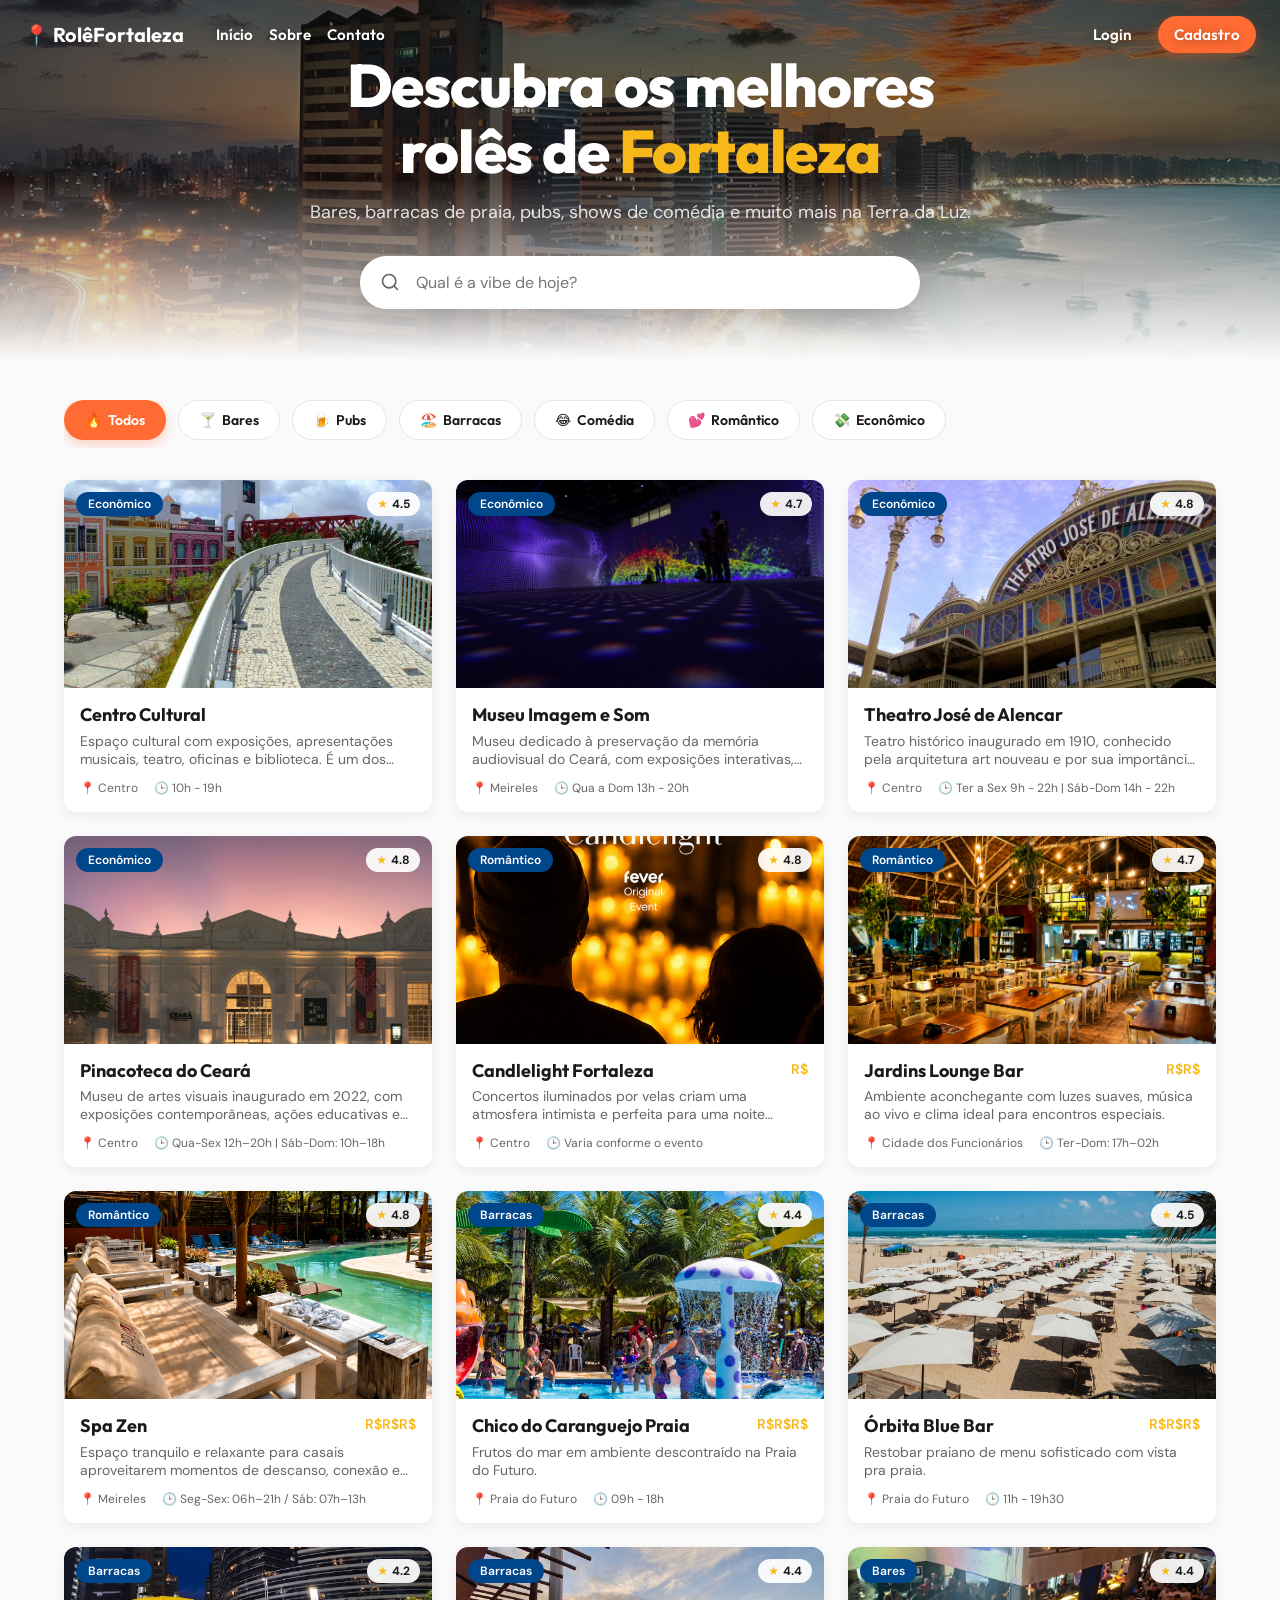
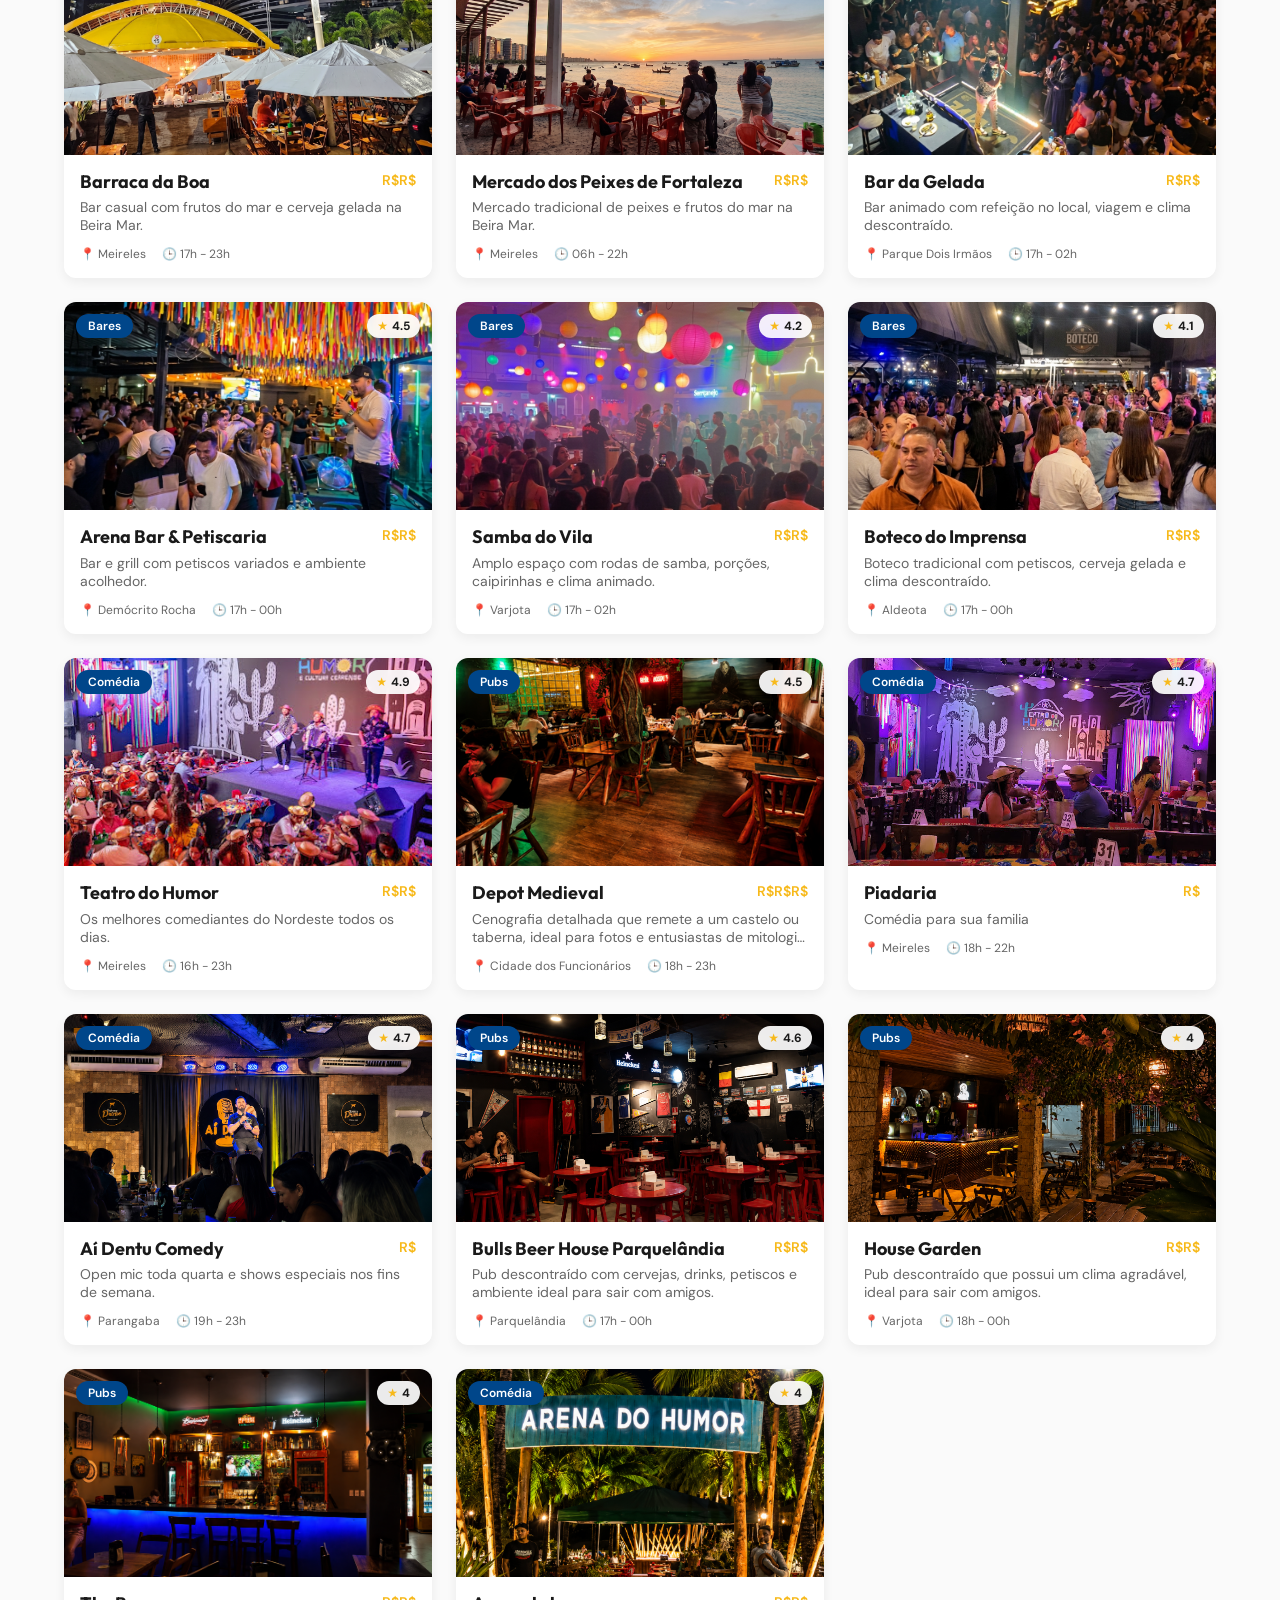
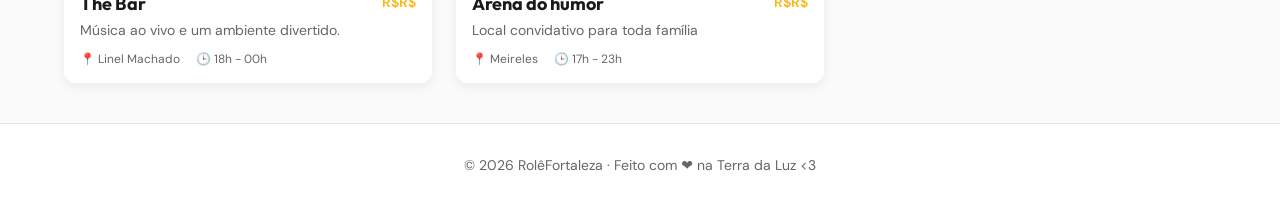
==== commit 3d60fb73: "Update index.html" ====
--- a/index.html
+++ b/index.html
@@ -32,12 +32,7 @@
   <nav class="navbar">
     <div class="navbar-left">
       <div class="logo">
-        <svg xmlns="http://www.w3.org/2000/svg" width="24" height="24" viewBox="0 0 24 24" fill="none"
-          stroke="currentColor" stroke-width="2" stroke-linecap="round" stroke-linejoin="round">
-          <path d="M20 10c0 6-8 12-8 12s-8-6-8-12a8 8 0 0 1 16 0Z" />
-          <circle cx="12" cy="10" r="3" />
-        </svg>
-        <span>RolêFortaleza</span>
+        <span>📍 RolêFortaleza</span>
       </div>
 
       <div class="nav-links">
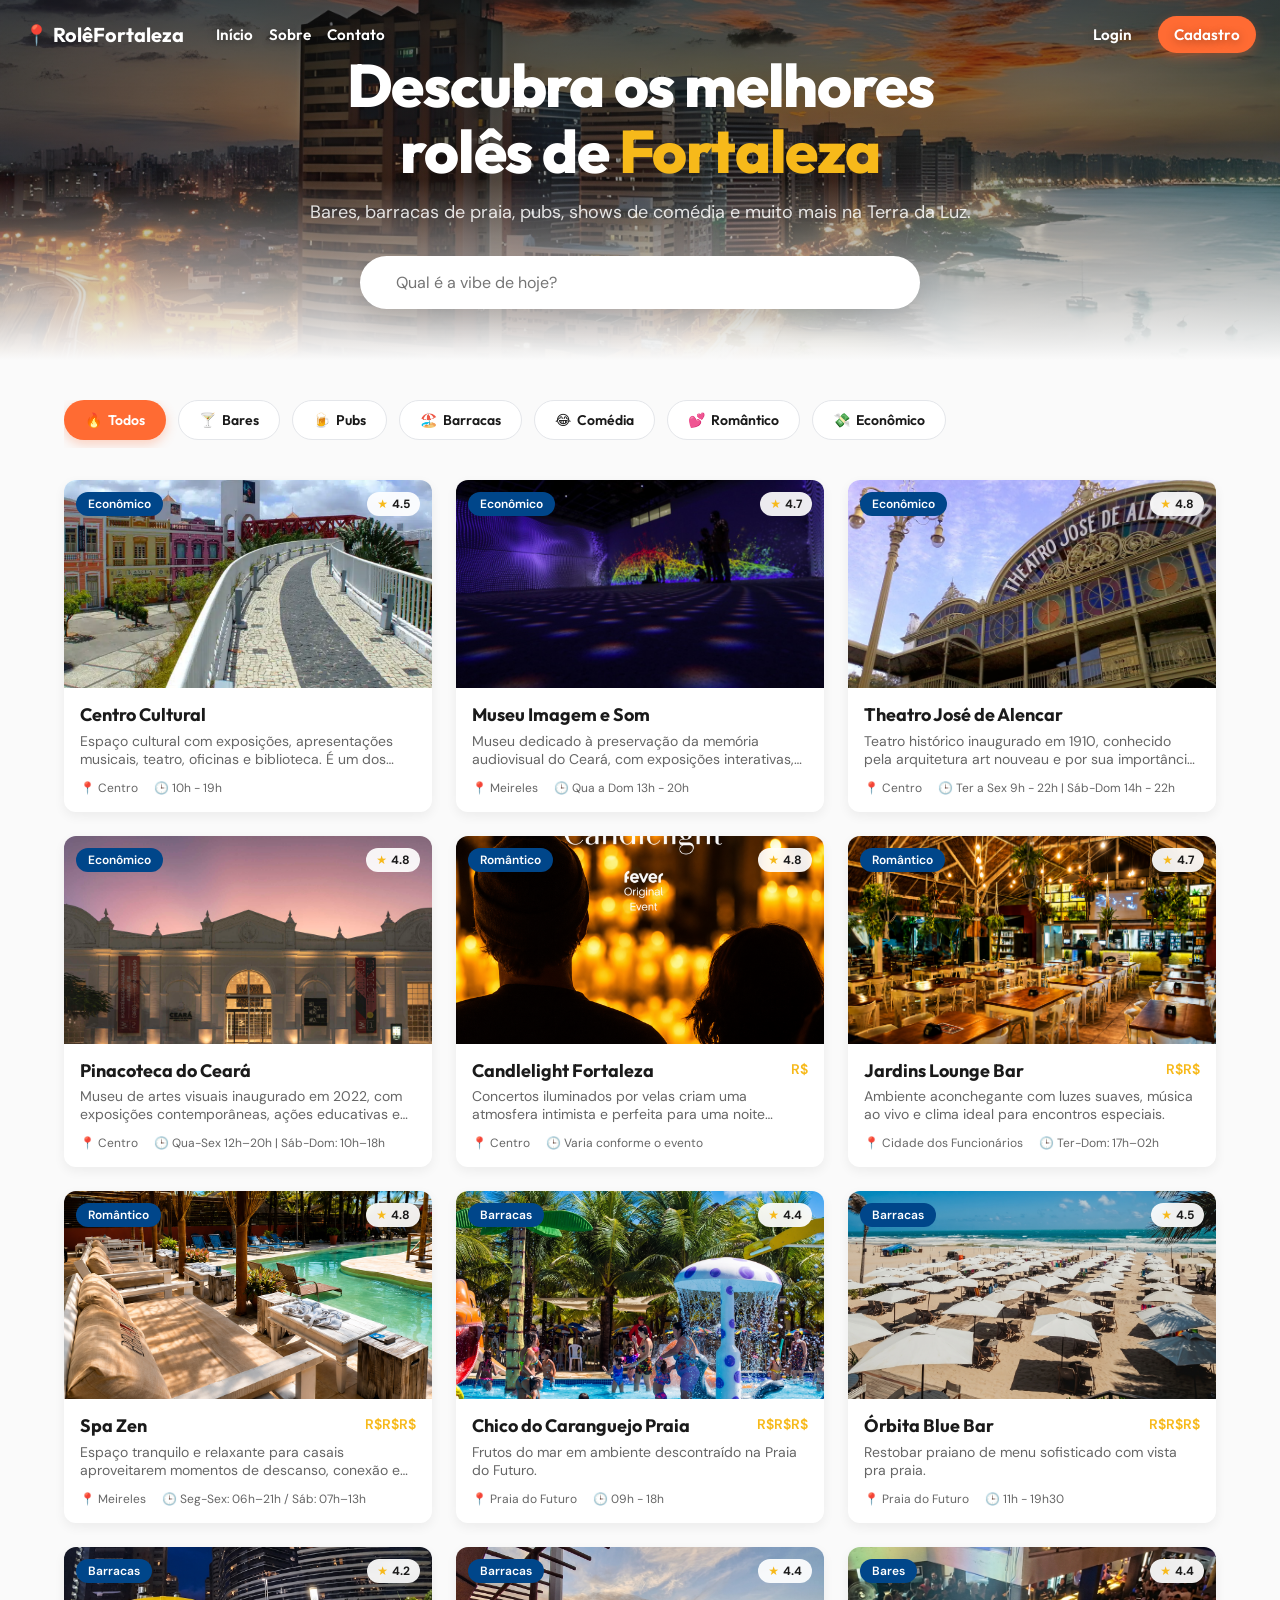
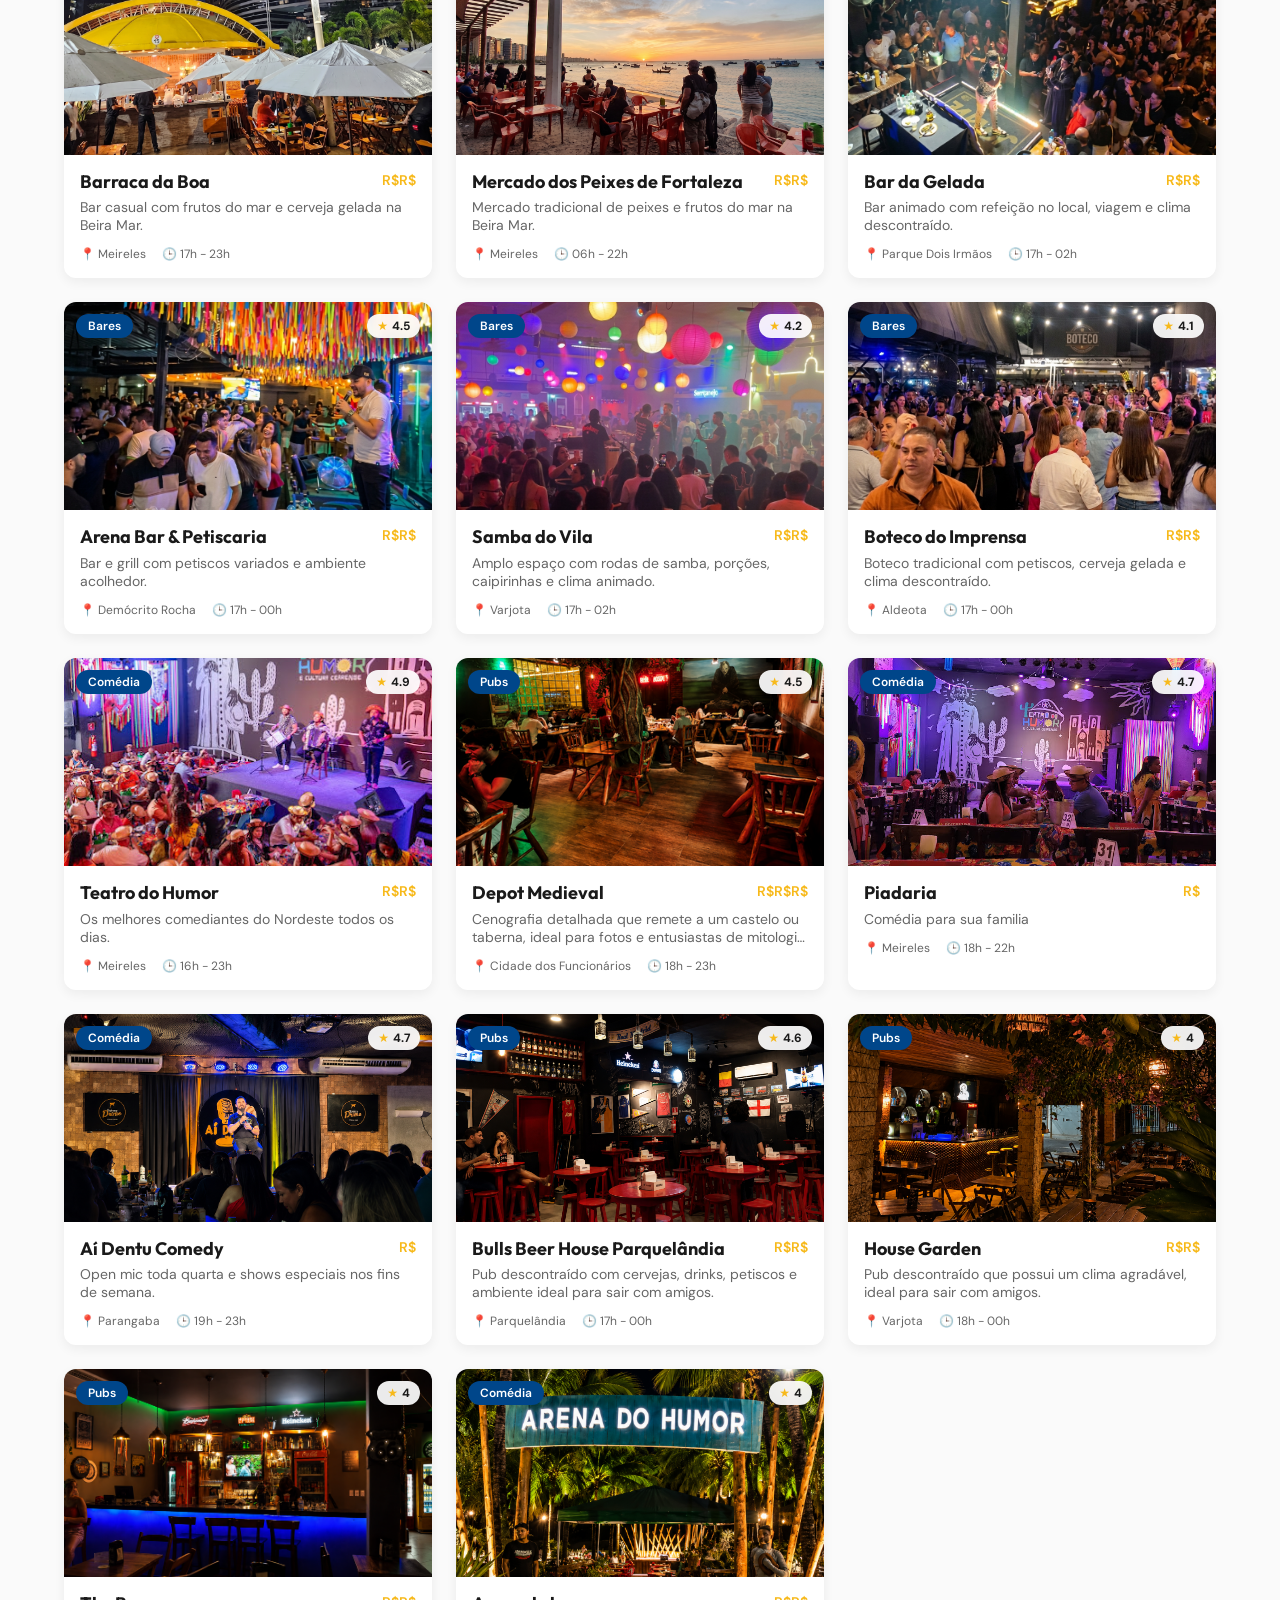
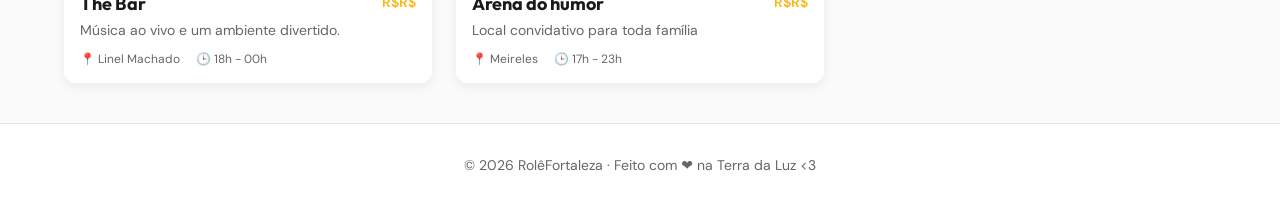
==== commit d7d4d8fa: "Remove search icon from hero content Removed the search icon SVG from the hero section." ====
--- a/index.html
+++ b/index.html
@@ -39,19 +39,14 @@
         <a href="index.html">Início</a>
         <a href="sobre.html">Sobre</a>
         <a href="contato.html">Contato</a>
-        <!-- <a href="sobre.html">Sobre</a>
-        <a href="contato.html">Contato</a> -->
       </div>
     </div>
 
     <div class="nav-actions">
       <a href="#" class="nav-login">Login</a>
       <a href="#" class="nav-cadastro">Cadastro</a>
-      <!-- <a href="login.html" class="nav-login">Login</a>
-      <a href="cadastro.html" class="nav-cadastro">Cadastro</a> -->
     </div>
   </nav>
-  <!--   -->
 
   <header class="hero">
     <img src="assets/fundo-fortaleza.jpg" alt="Vista aérea de Fortaleza ao pôr do sol" class="hero-bg" />
@@ -60,11 +55,6 @@
       <h1>Descubra os melhores rolês de <span class="accent">Fortaleza</span></h1>
       <p>Bares, barracas de praia, pubs, shows de comédia e muito mais na Terra da Luz.</p>
       <div class="search">
-        <svg xmlns="http://www.w3.org/2000/svg" width="20" height="20" viewBox="0 0 24 24" fill="none"
-          stroke="currentColor" stroke-width="2" stroke-linecap="round" stroke-linejoin="round">
-          <circle cx="11" cy="11" r="8" />
-          <path d="m21 21-4.3-4.3" />
-        </svg>
         <input id="search" type="text" placeholder="Qual é a vibe de hoje?" />
       </div>
     </div>
